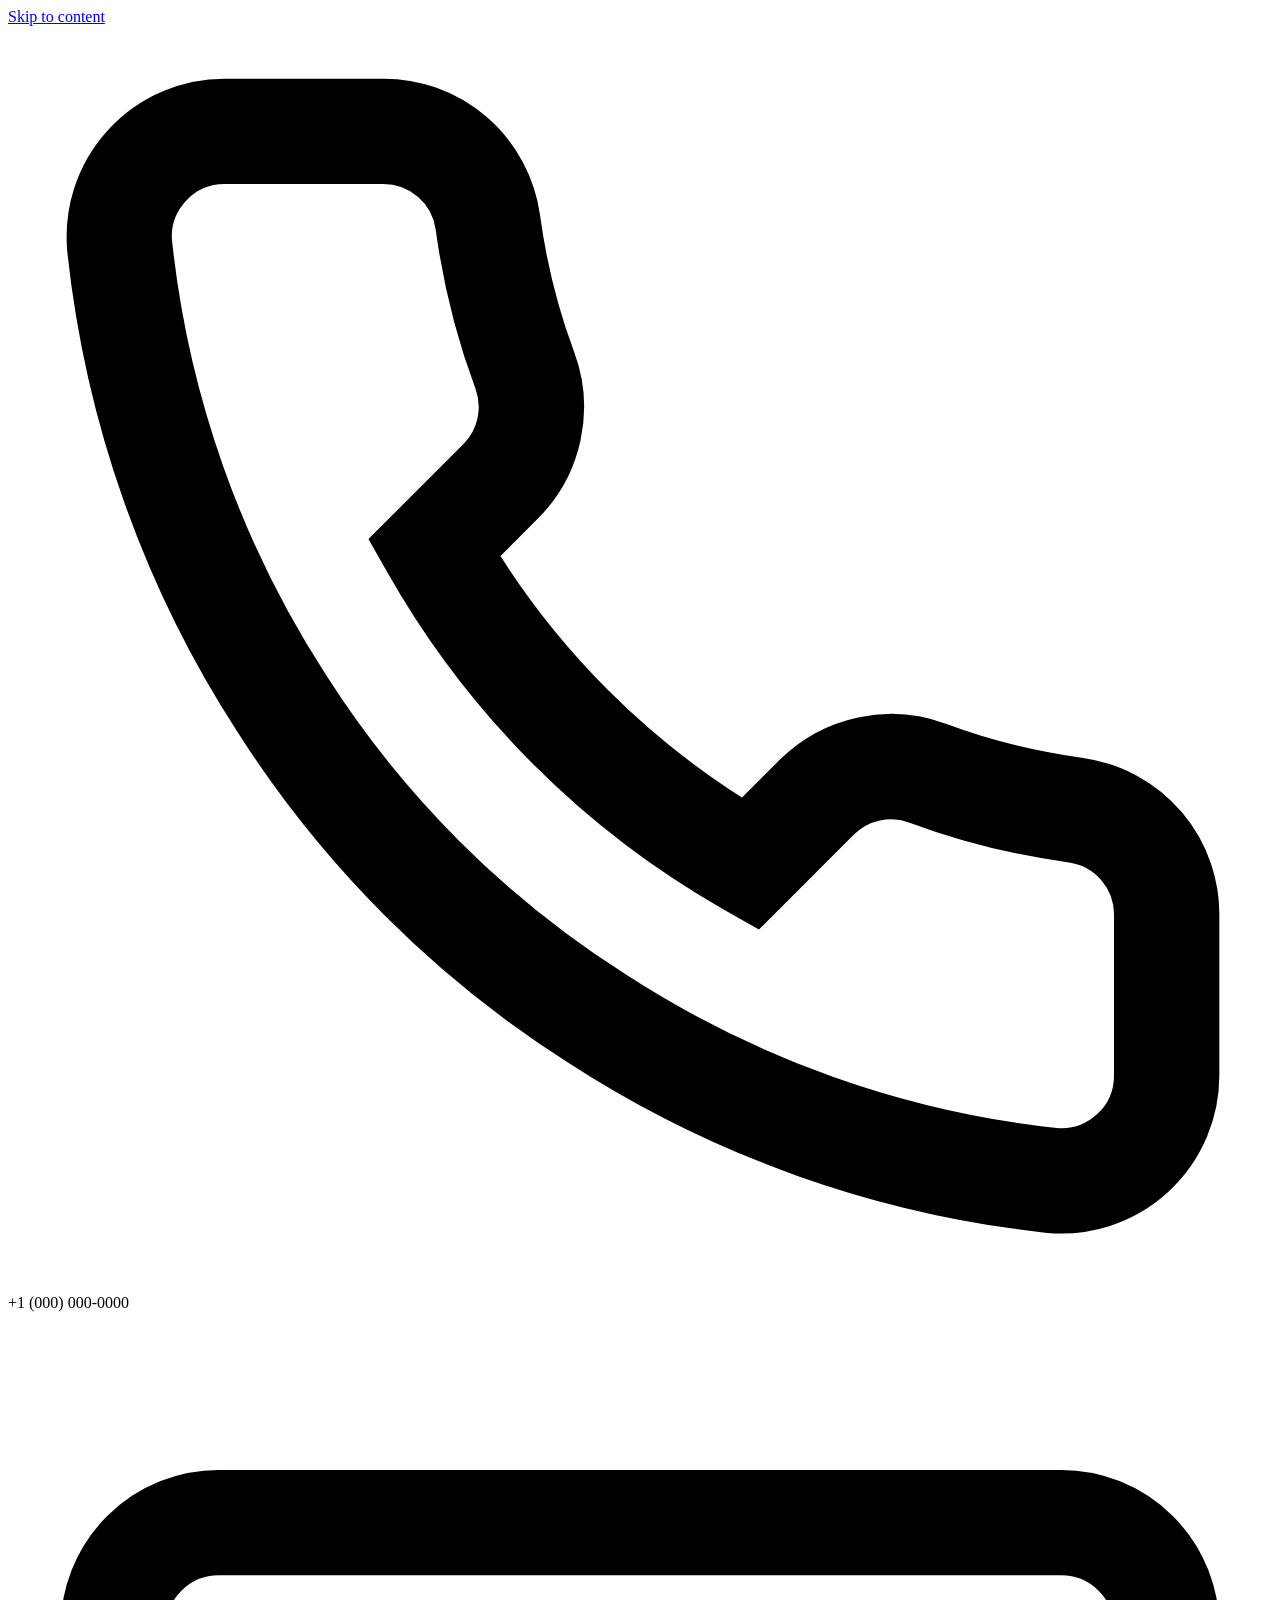
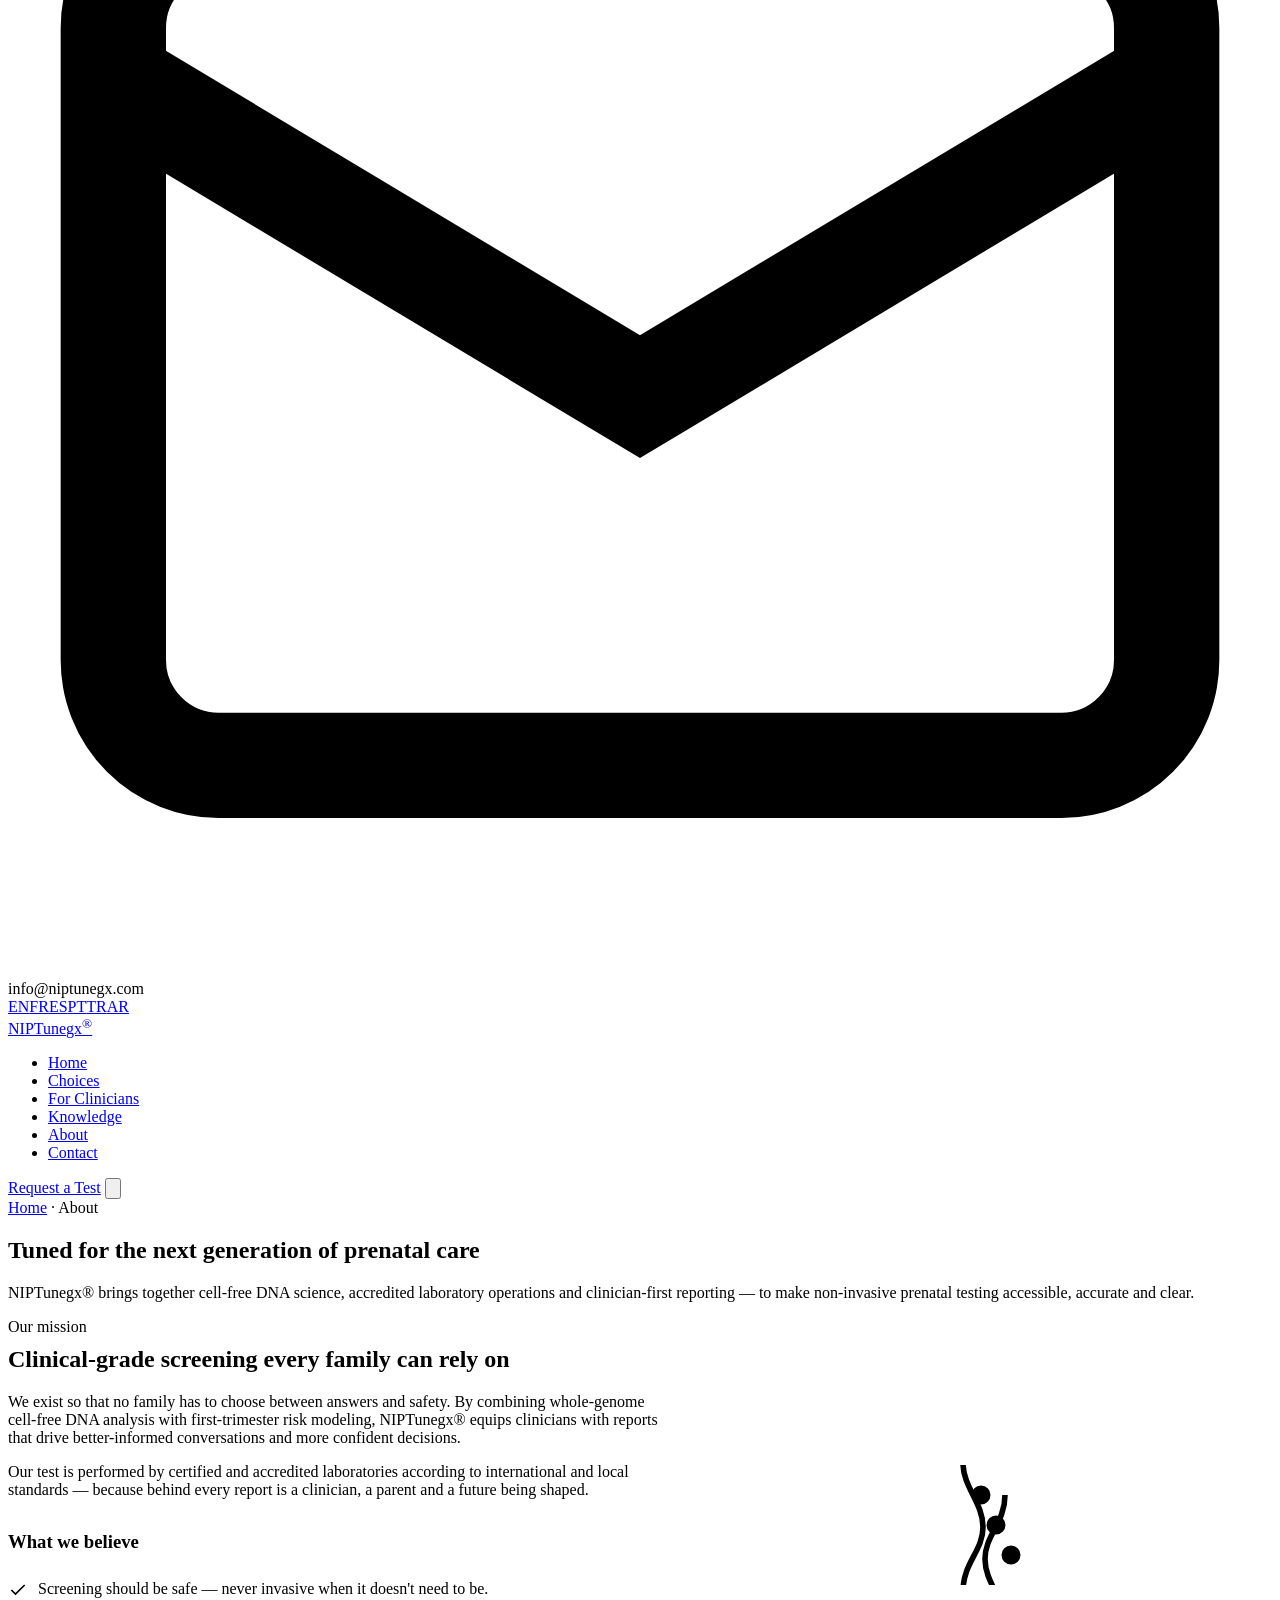
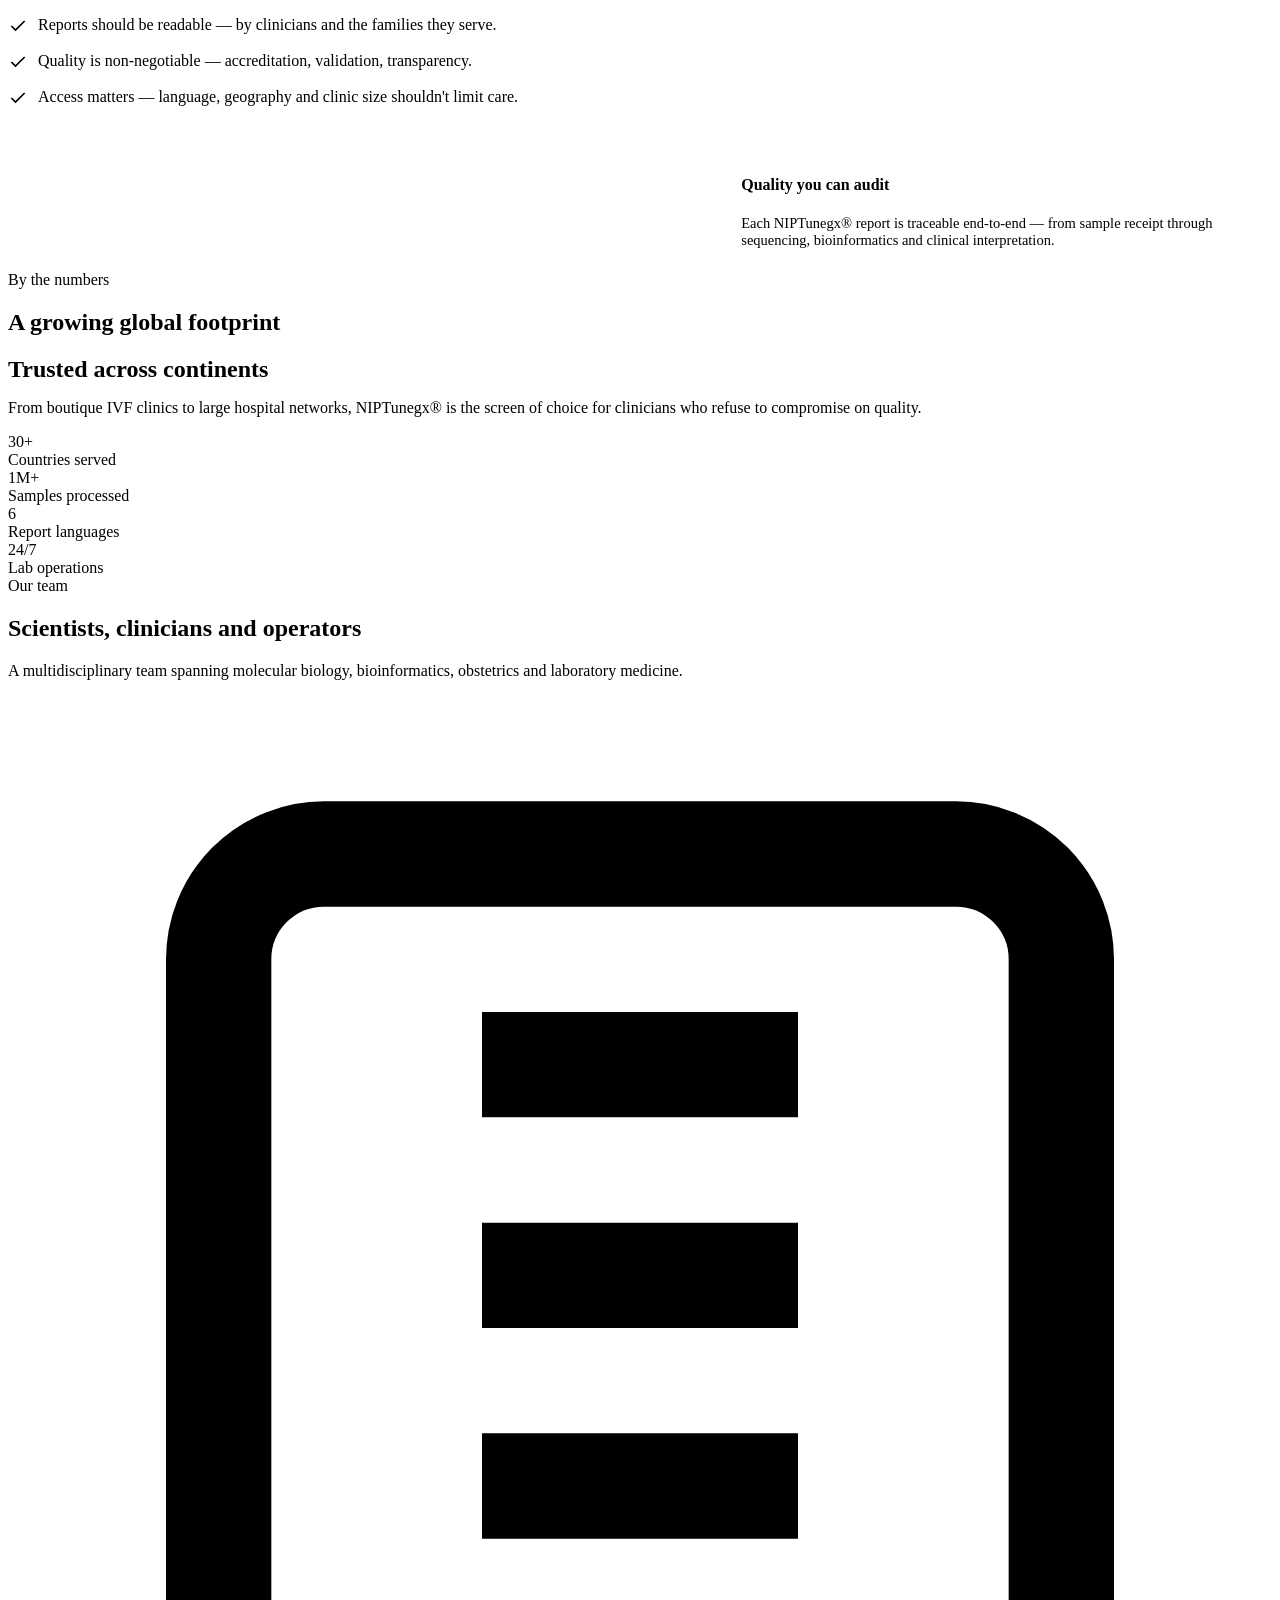
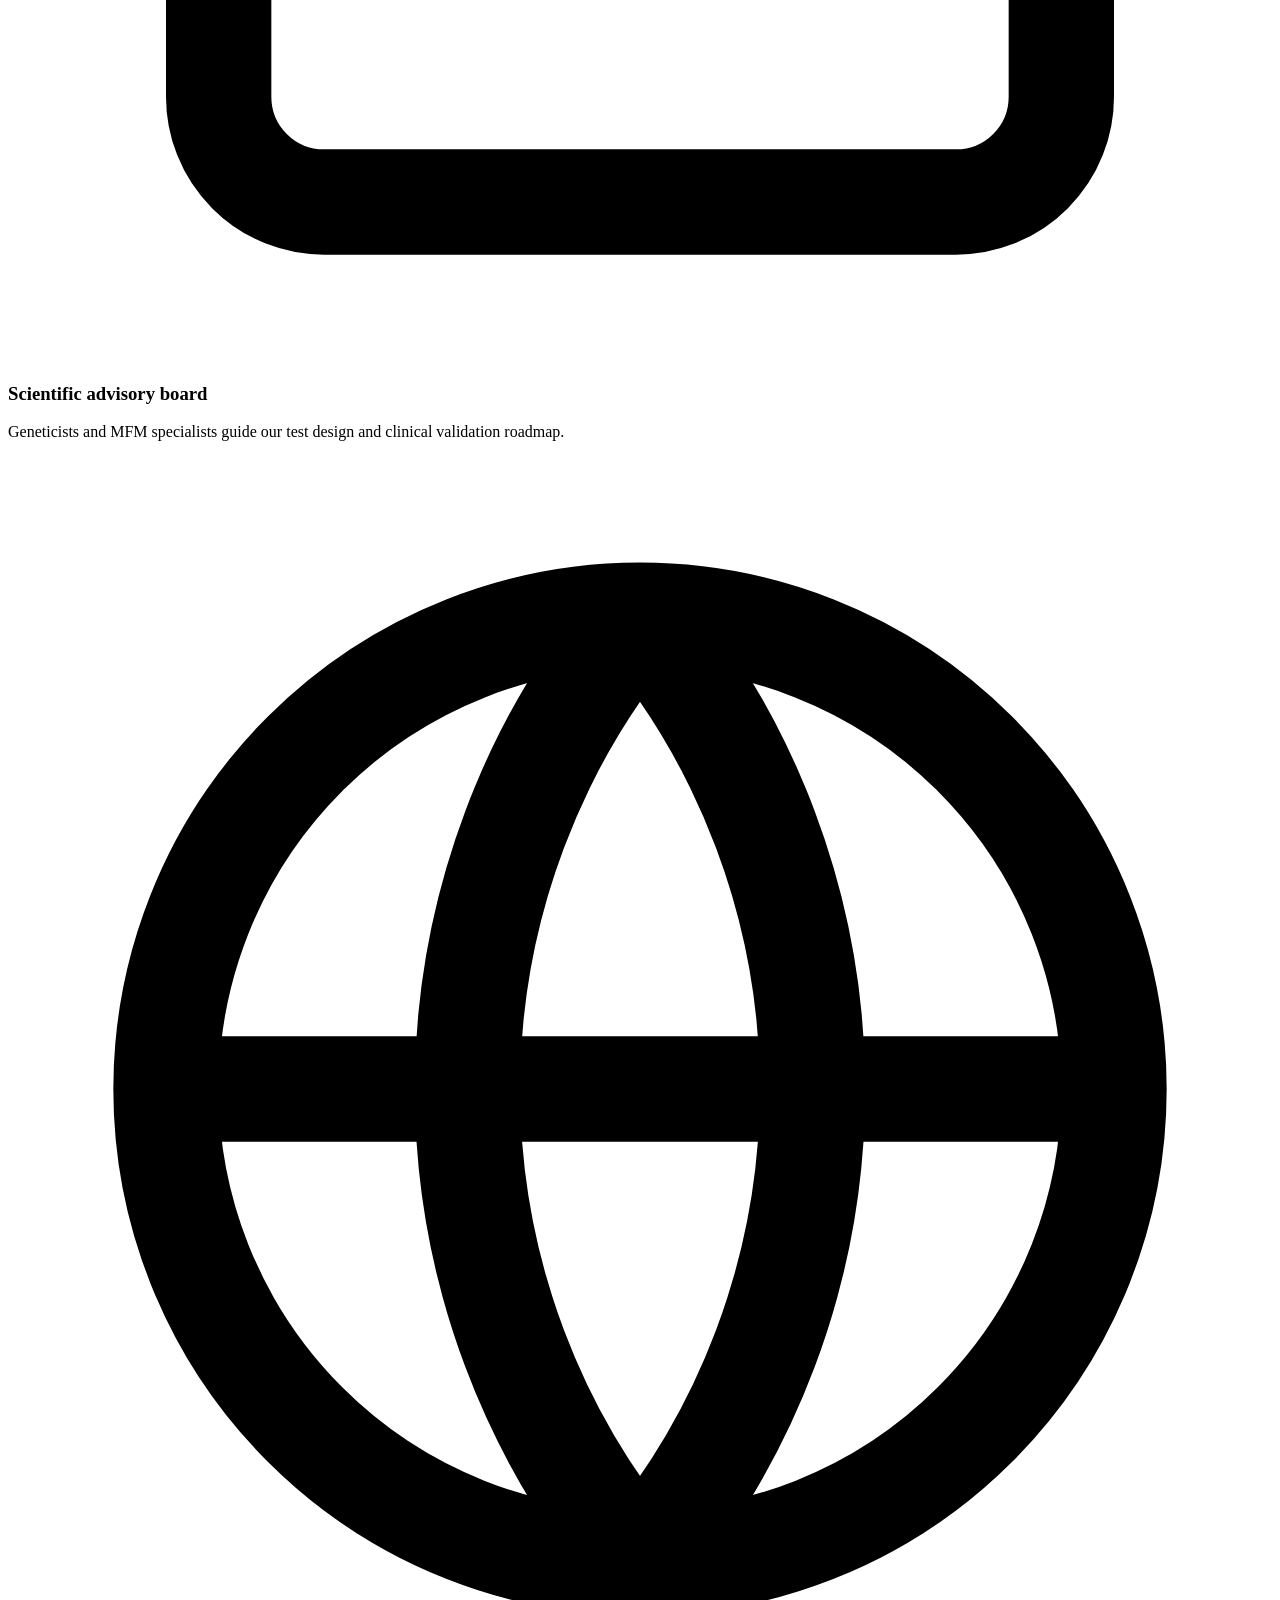
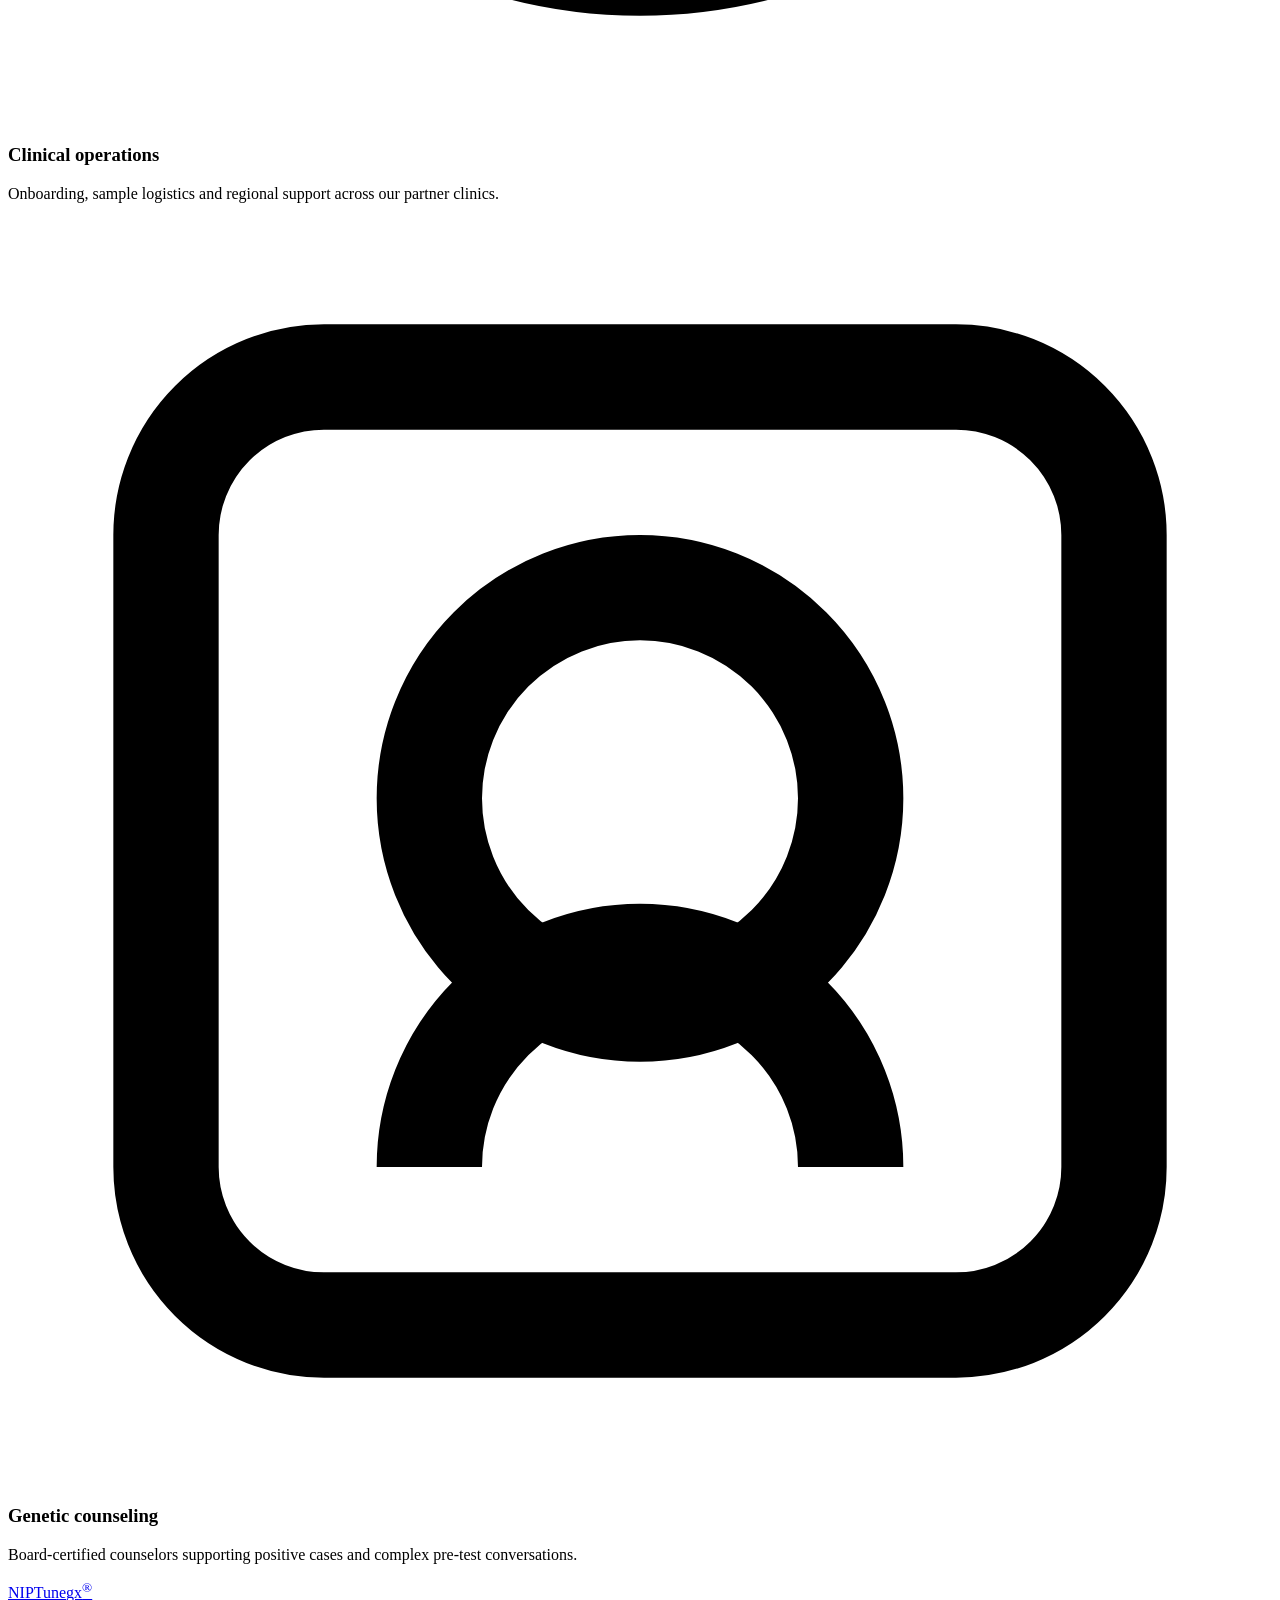
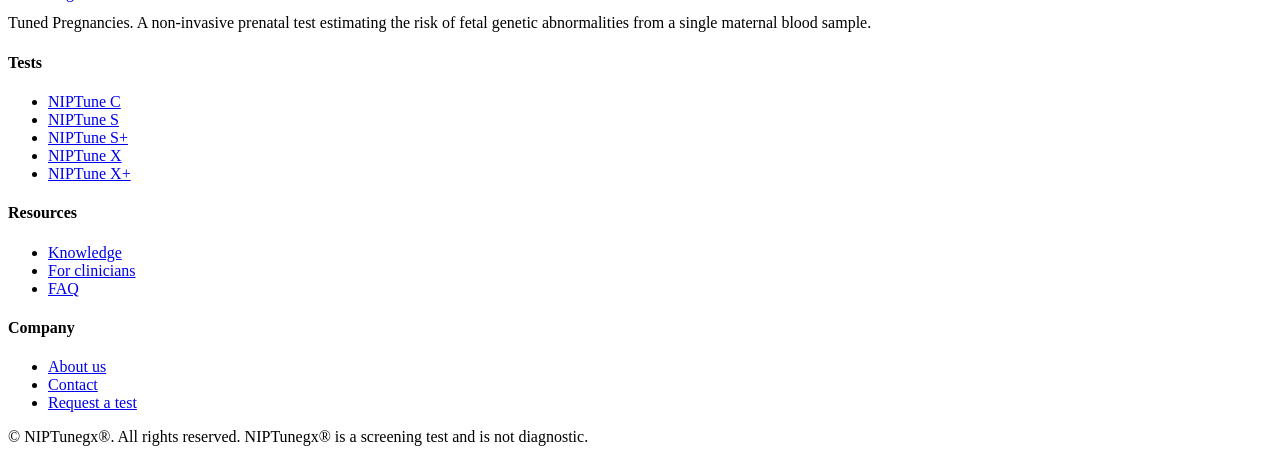
==== about.html @ 1a8040dc "Add files via upload" ====
<!doctype html>
<html lang="en">
<head>
<meta charset="utf-8" />
<meta name="viewport" content="width=device-width,initial-scale=1" />
<title>About · NIPTunegx®</title>
<meta name="description" content="About NIPTunegx® — our mission to deliver clinical-grade non-invasive prenatal screening to families and clinicians worldwide." />
<link rel="icon" href="assets/img/logo.svg" type="image/svg+xml" />
<link rel="preconnect" href="https://fonts.googleapis.com">
<link rel="preconnect" href="https://fonts.gstatic.com" crossorigin>
<link href="https://fonts.googleapis.com/css2?family=Inter:wght@400;500;600;700&family=Plus+Jakarta+Sans:wght@600;700;800&display=swap" rel="stylesheet">
<link rel="stylesheet" href="assets/css/style.css" />
</head>
<body>
<a class="skip" href="#main">Skip to content</a>

<div class="topbar">
  <div class="container">
    <div class="topbar-info">
      <span><svg viewBox="0 0 24 24" fill="none" stroke="currentColor" stroke-width="2"><path d="M22 16.92v3a2 2 0 0 1-2.18 2 19.79 19.79 0 0 1-8.63-3.07 19.5 19.5 0 0 1-6-6 19.79 19.79 0 0 1-3.07-8.67A2 2 0 0 1 4.11 2h3a2 2 0 0 1 2 1.72c.13.96.36 1.9.7 2.81a2 2 0 0 1-.45 2.11L8.09 9.91a16 16 0 0 0 6 6l1.27-1.27a2 2 0 0 1 2.11-.45c.91.34 1.85.57 2.81.7A2 2 0 0 1 22 16.92z"/></svg>+1 (000) 000-0000</span>
      <span><svg viewBox="0 0 24 24" fill="none" stroke="currentColor" stroke-width="2"><rect x="2" y="4" width="20" height="16" rx="2"/><path d="m22 7-10 6L2 7"/></svg>info@niptunegx.com</span>
    </div>
    <div class="lang-switch">
      <a href="#" class="active">EN</a><a href="#">FR</a><a href="#">ES</a><a href="#">PT</a><a href="#">TR</a><a href="#">AR</a>
    </div>
  </div>
</div>

<header class="site-header">
  <div class="container nav">
    <a class="brand" href="index.html"><img class="brand-mark" src="assets/img/logo.svg" alt="" /><span>NIPTune<span class="gx">gx</span><sup>®</sup></span></a>
    <nav aria-label="Primary">
      <ul class="nav-links" id="primaryNav">
        <li><a href="index.html">Home</a></li>
        <li><a href="choices.html">Choices</a></li>
        <li><a href="for-clinicians.html">For Clinicians</a></li>
        <li><a href="knowledge.html">Knowledge</a></li>
        <li><a href="about.html" class="active">About</a></li>
        <li><a href="contact.html">Contact</a></li>
      </ul>
    </nav>
    <div class="nav-cta">
      <a class="btn btn-primary" href="request-a-test.html">Request a Test</a>
      <button class="nav-toggle" aria-label="Open menu" aria-expanded="false" aria-controls="primaryNav">
        <svg viewBox="0 0 24 24" fill="none" stroke="currentColor" stroke-width="2"><path d="M3 6h18M3 12h18M3 18h18"/></svg>
      </button>
    </div>
  </div>
</header>

<main id="main">

  <section class="page-head">
    <div class="container">
      <div class="breadcrumb"><a href="index.html">Home</a> · About</div>
      <h1>Tuned for the next generation of prenatal care</h1>
      <p class="lead">NIPTunegx® brings together cell-free DNA science, accredited laboratory operations and clinician-first reporting — to make non-invasive prenatal testing accessible, accurate and clear.</p>
    </div>
  </section>

  <section class="section">
    <div class="container" style="display:grid;grid-template-columns:1.2fr 1fr;gap:48px;align-items:flex-start">
      <div class="reveal">
        <span class="eyebrow">Our mission</span>
        <h2 style="margin-top:10px">Clinical-grade screening every family can rely on</h2>
        <p>We exist so that no family has to choose between answers and safety. By combining whole-genome cell-free DNA analysis with first-trimester risk modeling, NIPTunegx® equips clinicians with reports that drive better-informed conversations and more confident decisions.</p>
        <p>Our test is performed by certified and accredited laboratories according to international and local standards — because behind every report is a clinician, a parent and a future being shaped.</p>

        <h3 style="margin-top:32px">What we believe</h3>
        <ul style="list-style:none;padding:0;margin:8px 0 0">
          <li style="display:flex;gap:10px;padding:8px 0"><svg width="20" height="20" viewBox="0 0 24 24" fill="none" stroke="currentColor" stroke-width="2" style="color:var(--brand-700);flex:none"><path d="M20 6 9 17l-5-5"/></svg> Screening should be safe — never invasive when it doesn't need to be.</li>
          <li style="display:flex;gap:10px;padding:8px 0"><svg width="20" height="20" viewBox="0 0 24 24" fill="none" stroke="currentColor" stroke-width="2" style="color:var(--brand-700);flex:none"><path d="M20 6 9 17l-5-5"/></svg> Reports should be readable — by clinicians and the families they serve.</li>
          <li style="display:flex;gap:10px;padding:8px 0"><svg width="20" height="20" viewBox="0 0 24 24" fill="none" stroke="currentColor" stroke-width="2" style="color:var(--brand-700);flex:none"><path d="M20 6 9 17l-5-5"/></svg> Quality is non-negotiable — accreditation, validation, transparency.</li>
          <li style="display:flex;gap:10px;padding:8px 0"><svg width="20" height="20" viewBox="0 0 24 24" fill="none" stroke="currentColor" stroke-width="2" style="color:var(--brand-700);flex:none"><path d="M20 6 9 17l-5-5"/></svg> Access matters — language, geography and clinic size shouldn't limit care.</li>
        </ul>
      </div>

      <div class="reveal">
        <div class="form-card" style="padding:0;overflow:hidden">
          <div style="aspect-ratio:4/3;background:linear-gradient(135deg,var(--brand-100),var(--teal-100));display:grid;place-items:center;color:var(--brand-700)">
            <svg width="120" height="120" viewBox="0 0 24 24" fill="none" stroke="currentColor" stroke-width="1.4">
              <path d="M18 44c0-7 5-10 5-16s-5-10-5-16" transform="translate(-9 -10) scale(.8)"/>
              <path d="M46 20c0 7-5 10-5 16s5 10 5 16" transform="translate(-23 -10) scale(.8)"/>
              <circle cx="9" cy="6" r="1.2" fill="currentColor"/>
              <circle cx="12" cy="12" r="1.2" fill="currentColor"/>
              <circle cx="15" cy="18" r="1.2" fill="currentColor"/>
            </svg>
          </div>
          <div style="padding:22px">
            <h4>Quality you can audit</h4>
            <p style="margin:0;color:var(--ink-500);font-size:14.5px">Each NIPTunegx® report is traceable end-to-end — from sample receipt through sequencing, bioinformatics and clinical interpretation.</p>
          </div>
        </div>
      </div>
    </div>
  </section>

  <section class="section how-bg">
    <div class="container">
      <div class="section-head reveal">
        <span class="eyebrow teal">By the numbers</span>
        <h2>A growing global footprint</h2>
      </div>
      <div class="cta-band reveal" style="background:linear-gradient(135deg,var(--brand-800),var(--brand-700))">
        <div>
          <h2 style="margin-bottom:8px">Trusted across continents</h2>
          <p>From boutique IVF clinics to large hospital networks, NIPTunegx® is the screen of choice for clinicians who refuse to compromise on quality.</p>
        </div>
        <div class="cta-stats">
          <div class="s"><div class="v">30+</div><div class="k">Countries served</div></div>
          <div class="s"><div class="v">1M+</div><div class="k">Samples processed</div></div>
          <div class="s"><div class="v">6</div><div class="k">Report languages</div></div>
          <div class="s"><div class="v">24/7</div><div class="k">Lab operations</div></div>
        </div>
      </div>
    </div>
  </section>

  <section class="section">
    <div class="container">
      <div class="section-head reveal">
        <span class="eyebrow rose">Our team</span>
        <h2>Scientists, clinicians and operators</h2>
        <p class="lead">A multidisciplinary team spanning molecular biology, bioinformatics, obstetrics and laboratory medicine.</p>
      </div>
      <div class="feature-grid">
        <div class="feature-card reveal">
          <div class="ico"><svg viewBox="0 0 24 24" fill="none" stroke="currentColor" stroke-width="2"><path d="M9 11h6M9 15h6M9 7h6"/><rect x="4" y="3" width="16" height="18" rx="2"/></svg></div>
          <h3>Scientific advisory board</h3>
          <p>Geneticists and MFM specialists guide our test design and clinical validation roadmap.</p>
        </div>
        <div class="feature-card reveal">
          <div class="ico"><svg viewBox="0 0 24 24" fill="none" stroke="currentColor" stroke-width="2"><path d="M3 12a9 9 0 1 0 18 0A9 9 0 0 0 3 12z"/><path d="M3 12h18M12 3a14 14 0 0 1 0 18M12 3a14 14 0 0 0 0 18"/></svg></div>
          <h3>Clinical operations</h3>
          <p>Onboarding, sample logistics and regional support across our partner clinics.</p>
        </div>
        <div class="feature-card reveal">
          <div class="ico"><svg viewBox="0 0 24 24" fill="none" stroke="currentColor" stroke-width="2"><path d="M16 18a4 4 0 0 0-8 0"/><circle cx="12" cy="11" r="4"/><rect x="3" y="3" width="18" height="18" rx="3"/></svg></div>
          <h3>Genetic counseling</h3>
          <p>Board-certified counselors supporting positive cases and complex pre-test conversations.</p>
        </div>
      </div>
    </div>
  </section>

</main>

<footer class="site-footer">
  <div class="container footer-grid">
    <div class="footer-brand">
      <a class="brand" href="index.html"><img class="brand-mark" src="assets/img/logo.svg" alt="" /><span>NIPTune<span class="gx">gx</span><sup>®</sup></span></a>
      <p style="margin-top:12px">Tuned Pregnancies. A non-invasive prenatal test estimating the risk of fetal genetic abnormalities from a single maternal blood sample.</p>
    </div>
    <div><h4>Tests</h4><ul>
      <li><a href="choices.html#niptune-c">NIPTune C</a></li><li><a href="choices.html#niptune-s">NIPTune S</a></li>
      <li><a href="choices.html#niptune-splus">NIPTune S+</a></li><li><a href="choices.html#niptune-x">NIPTune X</a></li>
      <li><a href="choices.html#niptune-xplus">NIPTune X+</a></li>
    </ul></div>
    <div><h4>Resources</h4><ul>
      <li><a href="knowledge.html">Knowledge</a></li><li><a href="for-clinicians.html">For clinicians</a></li><li><a href="#">FAQ</a></li>
    </ul></div>
    <div><h4>Company</h4><ul>
      <li><a href="about.html">About us</a></li><li><a href="contact.html">Contact</a></li><li><a href="request-a-test.html">Request a test</a></li>
    </ul></div>
  </div>
  <div class="container footer-bot">
    <span>© <span id="year"></span> NIPTunegx®. All rights reserved.</span>
    <span>NIPTunegx® is a screening test and is not diagnostic.</span>
  </div>
</footer>
<script src="assets/js/main.js"></script>
</body>
</html>
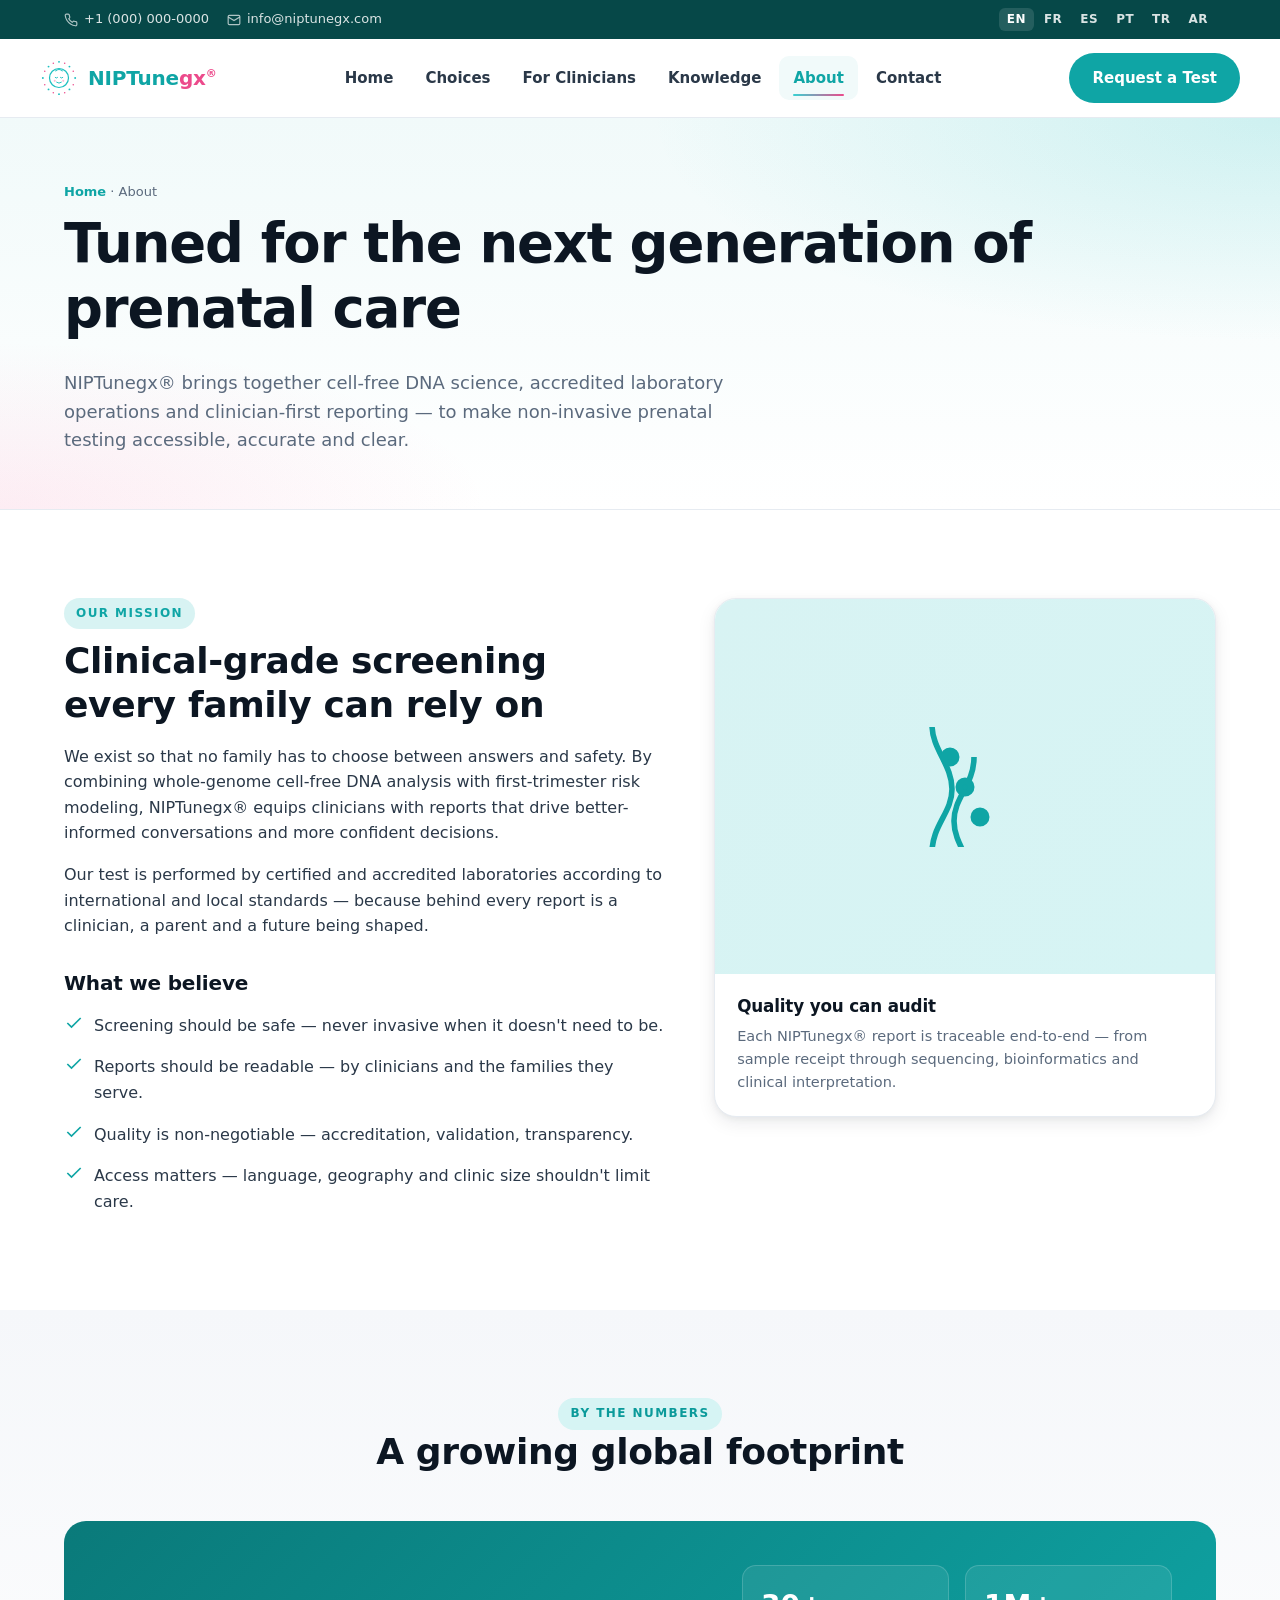
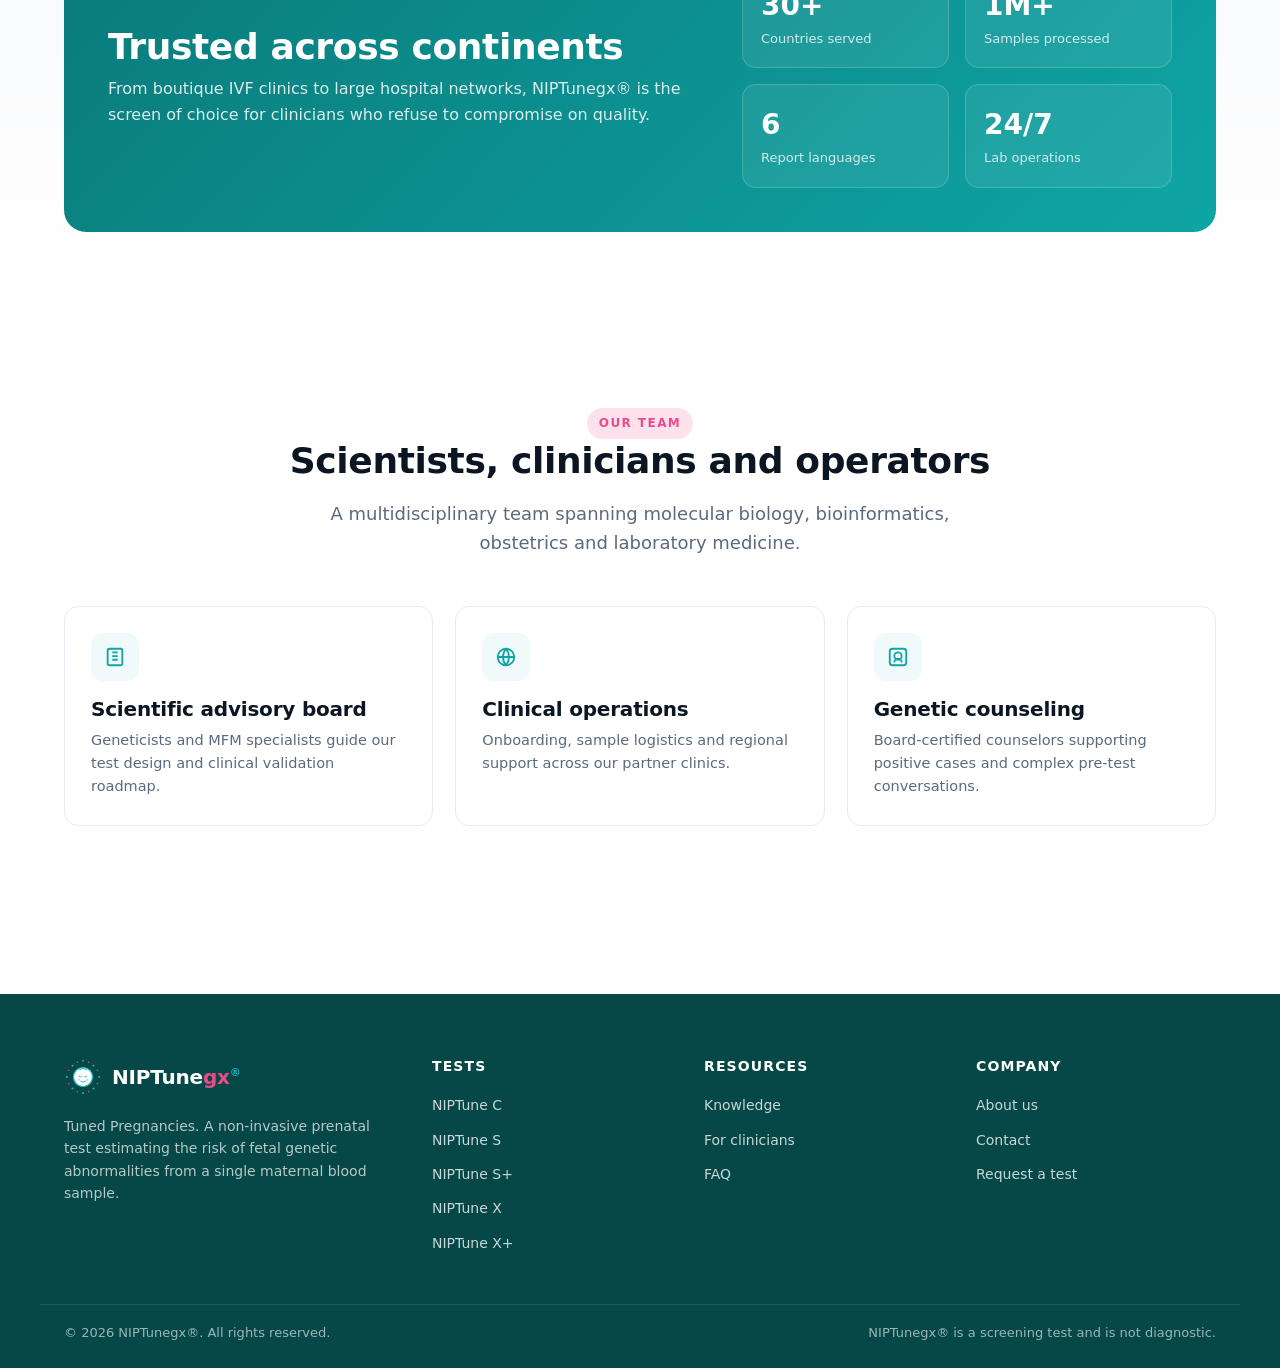
==== commit 7bf3add4: "files added" ====
--- a/about.html
+++ b/about.html
@@ -1,173 +1,173 @@
-<!doctype html>
-<html lang="en">
-<head>
-<meta charset="utf-8" />
-<meta name="viewport" content="width=device-width,initial-scale=1" />
-<title>About · NIPTunegx®</title>
-<meta name="description" content="About NIPTunegx® — our mission to deliver clinical-grade non-invasive prenatal screening to families and clinicians worldwide." />
-<link rel="icon" href="assets/img/logo.svg" type="image/svg+xml" />
-<link rel="preconnect" href="https://fonts.googleapis.com">
-<link rel="preconnect" href="https://fonts.gstatic.com" crossorigin>
-<link href="https://fonts.googleapis.com/css2?family=Inter:wght@400;500;600;700&family=Plus+Jakarta+Sans:wght@600;700;800&display=swap" rel="stylesheet">
-<link rel="stylesheet" href="assets/css/style.css" />
-</head>
-<body>
-<a class="skip" href="#main">Skip to content</a>
-
-<div class="topbar">
-  <div class="container">
-    <div class="topbar-info">
-      <span><svg viewBox="0 0 24 24" fill="none" stroke="currentColor" stroke-width="2"><path d="M22 16.92v3a2 2 0 0 1-2.18 2 19.79 19.79 0 0 1-8.63-3.07 19.5 19.5 0 0 1-6-6 19.79 19.79 0 0 1-3.07-8.67A2 2 0 0 1 4.11 2h3a2 2 0 0 1 2 1.72c.13.96.36 1.9.7 2.81a2 2 0 0 1-.45 2.11L8.09 9.91a16 16 0 0 0 6 6l1.27-1.27a2 2 0 0 1 2.11-.45c.91.34 1.85.57 2.81.7A2 2 0 0 1 22 16.92z"/></svg>+1 (000) 000-0000</span>
-      <span><svg viewBox="0 0 24 24" fill="none" stroke="currentColor" stroke-width="2"><rect x="2" y="4" width="20" height="16" rx="2"/><path d="m22 7-10 6L2 7"/></svg>info@niptunegx.com</span>
-    </div>
-    <div class="lang-switch">
-      <a href="#" class="active">EN</a><a href="#">FR</a><a href="#">ES</a><a href="#">PT</a><a href="#">TR</a><a href="#">AR</a>
-    </div>
-  </div>
-</div>
-
-<header class="site-header">
-  <div class="container nav">
-    <a class="brand" href="index.html"><img class="brand-mark" src="assets/img/logo.svg" alt="" /><span>NIPTune<span class="gx">gx</span><sup>®</sup></span></a>
-    <nav aria-label="Primary">
-      <ul class="nav-links" id="primaryNav">
-        <li><a href="index.html">Home</a></li>
-        <li><a href="choices.html">Choices</a></li>
-        <li><a href="for-clinicians.html">For Clinicians</a></li>
-        <li><a href="knowledge.html">Knowledge</a></li>
-        <li><a href="about.html" class="active">About</a></li>
-        <li><a href="contact.html">Contact</a></li>
-      </ul>
-    </nav>
-    <div class="nav-cta">
-      <a class="btn btn-primary" href="request-a-test.html">Request a Test</a>
-      <button class="nav-toggle" aria-label="Open menu" aria-expanded="false" aria-controls="primaryNav">
-        <svg viewBox="0 0 24 24" fill="none" stroke="currentColor" stroke-width="2"><path d="M3 6h18M3 12h18M3 18h18"/></svg>
-      </button>
-    </div>
-  </div>
-</header>
-
-<main id="main">
-
-  <section class="page-head">
-    <div class="container">
-      <div class="breadcrumb"><a href="index.html">Home</a> · About</div>
-      <h1>Tuned for the next generation of prenatal care</h1>
-      <p class="lead">NIPTunegx® brings together cell-free DNA science, accredited laboratory operations and clinician-first reporting — to make non-invasive prenatal testing accessible, accurate and clear.</p>
-    </div>
-  </section>
-
-  <section class="section">
-    <div class="container" style="display:grid;grid-template-columns:1.2fr 1fr;gap:48px;align-items:flex-start">
-      <div class="reveal">
-        <span class="eyebrow">Our mission</span>
-        <h2 style="margin-top:10px">Clinical-grade screening every family can rely on</h2>
-        <p>We exist so that no family has to choose between answers and safety. By combining whole-genome cell-free DNA analysis with first-trimester risk modeling, NIPTunegx® equips clinicians with reports that drive better-informed conversations and more confident decisions.</p>
-        <p>Our test is performed by certified and accredited laboratories according to international and local standards — because behind every report is a clinician, a parent and a future being shaped.</p>
-
-        <h3 style="margin-top:32px">What we believe</h3>
-        <ul style="list-style:none;padding:0;margin:8px 0 0">
-          <li style="display:flex;gap:10px;padding:8px 0"><svg width="20" height="20" viewBox="0 0 24 24" fill="none" stroke="currentColor" stroke-width="2" style="color:var(--brand-700);flex:none"><path d="M20 6 9 17l-5-5"/></svg> Screening should be safe — never invasive when it doesn't need to be.</li>
-          <li style="display:flex;gap:10px;padding:8px 0"><svg width="20" height="20" viewBox="0 0 24 24" fill="none" stroke="currentColor" stroke-width="2" style="color:var(--brand-700);flex:none"><path d="M20 6 9 17l-5-5"/></svg> Reports should be readable — by clinicians and the families they serve.</li>
-          <li style="display:flex;gap:10px;padding:8px 0"><svg width="20" height="20" viewBox="0 0 24 24" fill="none" stroke="currentColor" stroke-width="2" style="color:var(--brand-700);flex:none"><path d="M20 6 9 17l-5-5"/></svg> Quality is non-negotiable — accreditation, validation, transparency.</li>
-          <li style="display:flex;gap:10px;padding:8px 0"><svg width="20" height="20" viewBox="0 0 24 24" fill="none" stroke="currentColor" stroke-width="2" style="color:var(--brand-700);flex:none"><path d="M20 6 9 17l-5-5"/></svg> Access matters — language, geography and clinic size shouldn't limit care.</li>
-        </ul>
-      </div>
-
-      <div class="reveal">
-        <div class="form-card" style="padding:0;overflow:hidden">
-          <div style="aspect-ratio:4/3;background:linear-gradient(135deg,var(--brand-100),var(--teal-100));display:grid;place-items:center;color:var(--brand-700)">
-            <svg width="120" height="120" viewBox="0 0 24 24" fill="none" stroke="currentColor" stroke-width="1.4">
-              <path d="M18 44c0-7 5-10 5-16s-5-10-5-16" transform="translate(-9 -10) scale(.8)"/>
-              <path d="M46 20c0 7-5 10-5 16s5 10 5 16" transform="translate(-23 -10) scale(.8)"/>
-              <circle cx="9" cy="6" r="1.2" fill="currentColor"/>
-              <circle cx="12" cy="12" r="1.2" fill="currentColor"/>
-              <circle cx="15" cy="18" r="1.2" fill="currentColor"/>
-            </svg>
-          </div>
-          <div style="padding:22px">
-            <h4>Quality you can audit</h4>
-            <p style="margin:0;color:var(--ink-500);font-size:14.5px">Each NIPTunegx® report is traceable end-to-end — from sample receipt through sequencing, bioinformatics and clinical interpretation.</p>
-          </div>
-        </div>
-      </div>
-    </div>
-  </section>
-
-  <section class="section how-bg">
-    <div class="container">
-      <div class="section-head reveal">
-        <span class="eyebrow teal">By the numbers</span>
-        <h2>A growing global footprint</h2>
-      </div>
-      <div class="cta-band reveal" style="background:linear-gradient(135deg,var(--brand-800),var(--brand-700))">
-        <div>
-          <h2 style="margin-bottom:8px">Trusted across continents</h2>
-          <p>From boutique IVF clinics to large hospital networks, NIPTunegx® is the screen of choice for clinicians who refuse to compromise on quality.</p>
-        </div>
-        <div class="cta-stats">
-          <div class="s"><div class="v">30+</div><div class="k">Countries served</div></div>
-          <div class="s"><div class="v">1M+</div><div class="k">Samples processed</div></div>
-          <div class="s"><div class="v">6</div><div class="k">Report languages</div></div>
-          <div class="s"><div class="v">24/7</div><div class="k">Lab operations</div></div>
-        </div>
-      </div>
-    </div>
-  </section>
-
-  <section class="section">
-    <div class="container">
-      <div class="section-head reveal">
-        <span class="eyebrow rose">Our team</span>
-        <h2>Scientists, clinicians and operators</h2>
-        <p class="lead">A multidisciplinary team spanning molecular biology, bioinformatics, obstetrics and laboratory medicine.</p>
-      </div>
-      <div class="feature-grid">
-        <div class="feature-card reveal">
-          <div class="ico"><svg viewBox="0 0 24 24" fill="none" stroke="currentColor" stroke-width="2"><path d="M9 11h6M9 15h6M9 7h6"/><rect x="4" y="3" width="16" height="18" rx="2"/></svg></div>
-          <h3>Scientific advisory board</h3>
-          <p>Geneticists and MFM specialists guide our test design and clinical validation roadmap.</p>
-        </div>
-        <div class="feature-card reveal">
-          <div class="ico"><svg viewBox="0 0 24 24" fill="none" stroke="currentColor" stroke-width="2"><path d="M3 12a9 9 0 1 0 18 0A9 9 0 0 0 3 12z"/><path d="M3 12h18M12 3a14 14 0 0 1 0 18M12 3a14 14 0 0 0 0 18"/></svg></div>
-          <h3>Clinical operations</h3>
-          <p>Onboarding, sample logistics and regional support across our partner clinics.</p>
-        </div>
-        <div class="feature-card reveal">
-          <div class="ico"><svg viewBox="0 0 24 24" fill="none" stroke="currentColor" stroke-width="2"><path d="M16 18a4 4 0 0 0-8 0"/><circle cx="12" cy="11" r="4"/><rect x="3" y="3" width="18" height="18" rx="3"/></svg></div>
-          <h3>Genetic counseling</h3>
-          <p>Board-certified counselors supporting positive cases and complex pre-test conversations.</p>
-        </div>
-      </div>
-    </div>
-  </section>
-
-</main>
-
-<footer class="site-footer">
-  <div class="container footer-grid">
-    <div class="footer-brand">
-      <a class="brand" href="index.html"><img class="brand-mark" src="assets/img/logo.svg" alt="" /><span>NIPTune<span class="gx">gx</span><sup>®</sup></span></a>
-      <p style="margin-top:12px">Tuned Pregnancies. A non-invasive prenatal test estimating the risk of fetal genetic abnormalities from a single maternal blood sample.</p>
-    </div>
-    <div><h4>Tests</h4><ul>
-      <li><a href="choices.html#niptune-c">NIPTune C</a></li><li><a href="choices.html#niptune-s">NIPTune S</a></li>
-      <li><a href="choices.html#niptune-splus">NIPTune S+</a></li><li><a href="choices.html#niptune-x">NIPTune X</a></li>
-      <li><a href="choices.html#niptune-xplus">NIPTune X+</a></li>
-    </ul></div>
-    <div><h4>Resources</h4><ul>
-      <li><a href="knowledge.html">Knowledge</a></li><li><a href="for-clinicians.html">For clinicians</a></li><li><a href="#">FAQ</a></li>
-    </ul></div>
-    <div><h4>Company</h4><ul>
-      <li><a href="about.html">About us</a></li><li><a href="contact.html">Contact</a></li><li><a href="request-a-test.html">Request a test</a></li>
-    </ul></div>
-  </div>
-  <div class="container footer-bot">
-    <span>© <span id="year"></span> NIPTunegx®. All rights reserved.</span>
-    <span>NIPTunegx® is a screening test and is not diagnostic.</span>
-  </div>
-</footer>
-<script src="assets/js/main.js"></script>
-</body>
-</html>
+<!doctype html>
+<html lang="en">
+<head>
+<meta charset="utf-8" />
+<meta name="viewport" content="width=device-width,initial-scale=1" />
+<title>About · NIPTunegx®</title>
+<meta name="description" content="About NIPTunegx® — our mission to deliver clinical-grade non-invasive prenatal screening to families and clinicians worldwide." />
+<link rel="icon" href="assets/img/logo.svg" type="image/svg+xml" />
+<link rel="preconnect" href="https://fonts.googleapis.com">
+<link rel="preconnect" href="https://fonts.gstatic.com" crossorigin>
+<link href="https://fonts.googleapis.com/css2?family=Inter:wght@400;500;600;700&family=Plus+Jakarta+Sans:wght@600;700;800&display=swap" rel="stylesheet">
+<link rel="stylesheet" href="assets/css/style.css" />
+</head>
+<body>
+<a class="skip" href="#main">Skip to content</a>
+
+<div class="topbar">
+  <div class="container">
+    <div class="topbar-info">
+      <span><svg viewBox="0 0 24 24" fill="none" stroke="currentColor" stroke-width="2"><path d="M22 16.92v3a2 2 0 0 1-2.18 2 19.79 19.79 0 0 1-8.63-3.07 19.5 19.5 0 0 1-6-6 19.79 19.79 0 0 1-3.07-8.67A2 2 0 0 1 4.11 2h3a2 2 0 0 1 2 1.72c.13.96.36 1.9.7 2.81a2 2 0 0 1-.45 2.11L8.09 9.91a16 16 0 0 0 6 6l1.27-1.27a2 2 0 0 1 2.11-.45c.91.34 1.85.57 2.81.7A2 2 0 0 1 22 16.92z"/></svg>+1 (000) 000-0000</span>
+      <span><svg viewBox="0 0 24 24" fill="none" stroke="currentColor" stroke-width="2"><rect x="2" y="4" width="20" height="16" rx="2"/><path d="m22 7-10 6L2 7"/></svg>info@niptunegx.com</span>
+    </div>
+    <div class="lang-switch">
+      <a href="#" class="active">EN</a><a href="#">FR</a><a href="#">ES</a><a href="#">PT</a><a href="#">TR</a><a href="#">AR</a>
+    </div>
+  </div>
+</div>
+
+<header class="site-header">
+  <div class="container nav">
+    <a class="brand" href="index.html"><img class="brand-mark" src="assets/img/logo.svg" alt="" /><span>NIPTune<span class="gx">gx</span><sup>®</sup></span></a>
+    <nav aria-label="Primary">
+      <ul class="nav-links" id="primaryNav">
+        <li><a href="index.html">Home</a></li>
+        <li><a href="choices.html">Choices</a></li>
+        <li><a href="for-clinicians.html">For Clinicians</a></li>
+        <li><a href="knowledge.html">Knowledge</a></li>
+        <li><a href="about.html" class="active">About</a></li>
+        <li><a href="contact.html">Contact</a></li>
+      </ul>
+    </nav>
+    <div class="nav-cta">
+      <a class="btn btn-primary" href="request-a-test.html">Request a Test</a>
+      <button class="nav-toggle" aria-label="Open menu" aria-expanded="false" aria-controls="primaryNav">
+        <svg viewBox="0 0 24 24" fill="none" stroke="currentColor" stroke-width="2"><path d="M3 6h18M3 12h18M3 18h18"/></svg>
+      </button>
+    </div>
+  </div>
+</header>
+
+<main id="main">
+
+  <section class="page-head">
+    <div class="container">
+      <div class="breadcrumb"><a href="index.html">Home</a> · About</div>
+      <h1>Tuned for the next generation of prenatal care</h1>
+      <p class="lead">NIPTunegx® brings together cell-free DNA science, accredited laboratory operations and clinician-first reporting — to make non-invasive prenatal testing accessible, accurate and clear.</p>
+    </div>
+  </section>
+
+  <section class="section">
+    <div class="container" style="display:grid;grid-template-columns:1.2fr 1fr;gap:48px;align-items:flex-start">
+      <div class="reveal">
+        <span class="eyebrow">Our mission</span>
+        <h2 style="margin-top:10px">Clinical-grade screening every family can rely on</h2>
+        <p>We exist so that no family has to choose between answers and safety. By combining whole-genome cell-free DNA analysis with first-trimester risk modeling, NIPTunegx® equips clinicians with reports that drive better-informed conversations and more confident decisions.</p>
+        <p>Our test is performed by certified and accredited laboratories according to international and local standards — because behind every report is a clinician, a parent and a future being shaped.</p>
+
+        <h3 style="margin-top:32px">What we believe</h3>
+        <ul style="list-style:none;padding:0;margin:8px 0 0">
+          <li style="display:flex;gap:10px;padding:8px 0"><svg width="20" height="20" viewBox="0 0 24 24" fill="none" stroke="currentColor" stroke-width="2" style="color:var(--brand-700);flex:none"><path d="M20 6 9 17l-5-5"/></svg> Screening should be safe — never invasive when it doesn't need to be.</li>
+          <li style="display:flex;gap:10px;padding:8px 0"><svg width="20" height="20" viewBox="0 0 24 24" fill="none" stroke="currentColor" stroke-width="2" style="color:var(--brand-700);flex:none"><path d="M20 6 9 17l-5-5"/></svg> Reports should be readable — by clinicians and the families they serve.</li>
+          <li style="display:flex;gap:10px;padding:8px 0"><svg width="20" height="20" viewBox="0 0 24 24" fill="none" stroke="currentColor" stroke-width="2" style="color:var(--brand-700);flex:none"><path d="M20 6 9 17l-5-5"/></svg> Quality is non-negotiable — accreditation, validation, transparency.</li>
+          <li style="display:flex;gap:10px;padding:8px 0"><svg width="20" height="20" viewBox="0 0 24 24" fill="none" stroke="currentColor" stroke-width="2" style="color:var(--brand-700);flex:none"><path d="M20 6 9 17l-5-5"/></svg> Access matters — language, geography and clinic size shouldn't limit care.</li>
+        </ul>
+      </div>
+
+      <div class="reveal">
+        <div class="form-card" style="padding:0;overflow:hidden">
+          <div style="aspect-ratio:4/3;background:linear-gradient(135deg,var(--brand-100),var(--teal-100));display:grid;place-items:center;color:var(--brand-700)">
+            <svg width="120" height="120" viewBox="0 0 24 24" fill="none" stroke="currentColor" stroke-width="1.4">
+              <path d="M18 44c0-7 5-10 5-16s-5-10-5-16" transform="translate(-9 -10) scale(.8)"/>
+              <path d="M46 20c0 7-5 10-5 16s5 10 5 16" transform="translate(-23 -10) scale(.8)"/>
+              <circle cx="9" cy="6" r="1.2" fill="currentColor"/>
+              <circle cx="12" cy="12" r="1.2" fill="currentColor"/>
+              <circle cx="15" cy="18" r="1.2" fill="currentColor"/>
+            </svg>
+          </div>
+          <div style="padding:22px">
+            <h4>Quality you can audit</h4>
+            <p style="margin:0;color:var(--ink-500);font-size:14.5px">Each NIPTunegx® report is traceable end-to-end — from sample receipt through sequencing, bioinformatics and clinical interpretation.</p>
+          </div>
+        </div>
+      </div>
+    </div>
+  </section>
+
+  <section class="section how-bg">
+    <div class="container">
+      <div class="section-head reveal">
+        <span class="eyebrow teal">By the numbers</span>
+        <h2>A growing global footprint</h2>
+      </div>
+      <div class="cta-band reveal" style="background:linear-gradient(135deg,var(--brand-800),var(--brand-700))">
+        <div>
+          <h2 style="margin-bottom:8px">Trusted across continents</h2>
+          <p>From boutique IVF clinics to large hospital networks, NIPTunegx® is the screen of choice for clinicians who refuse to compromise on quality.</p>
+        </div>
+        <div class="cta-stats">
+          <div class="s"><div class="v">30+</div><div class="k">Countries served</div></div>
+          <div class="s"><div class="v">1M+</div><div class="k">Samples processed</div></div>
+          <div class="s"><div class="v">6</div><div class="k">Report languages</div></div>
+          <div class="s"><div class="v">24/7</div><div class="k">Lab operations</div></div>
+        </div>
+      </div>
+    </div>
+  </section>
+
+  <section class="section">
+    <div class="container">
+      <div class="section-head reveal">
+        <span class="eyebrow rose">Our team</span>
+        <h2>Scientists, clinicians and operators</h2>
+        <p class="lead">A multidisciplinary team spanning molecular biology, bioinformatics, obstetrics and laboratory medicine.</p>
+      </div>
+      <div class="feature-grid">
+        <div class="feature-card reveal">
+          <div class="ico"><svg viewBox="0 0 24 24" fill="none" stroke="currentColor" stroke-width="2"><path d="M9 11h6M9 15h6M9 7h6"/><rect x="4" y="3" width="16" height="18" rx="2"/></svg></div>
+          <h3>Scientific advisory board</h3>
+          <p>Geneticists and MFM specialists guide our test design and clinical validation roadmap.</p>
+        </div>
+        <div class="feature-card reveal">
+          <div class="ico"><svg viewBox="0 0 24 24" fill="none" stroke="currentColor" stroke-width="2"><path d="M3 12a9 9 0 1 0 18 0A9 9 0 0 0 3 12z"/><path d="M3 12h18M12 3a14 14 0 0 1 0 18M12 3a14 14 0 0 0 0 18"/></svg></div>
+          <h3>Clinical operations</h3>
+          <p>Onboarding, sample logistics and regional support across our partner clinics.</p>
+        </div>
+        <div class="feature-card reveal">
+          <div class="ico"><svg viewBox="0 0 24 24" fill="none" stroke="currentColor" stroke-width="2"><path d="M16 18a4 4 0 0 0-8 0"/><circle cx="12" cy="11" r="4"/><rect x="3" y="3" width="18" height="18" rx="3"/></svg></div>
+          <h3>Genetic counseling</h3>
+          <p>Board-certified counselors supporting positive cases and complex pre-test conversations.</p>
+        </div>
+      </div>
+    </div>
+  </section>
+
+</main>
+
+<footer class="site-footer">
+  <div class="container footer-grid">
+    <div class="footer-brand">
+      <a class="brand" href="index.html"><img class="brand-mark" src="assets/img/logo.svg" alt="" /><span>NIPTune<span class="gx">gx</span><sup>®</sup></span></a>
+      <p style="margin-top:12px">Tuned Pregnancies. A non-invasive prenatal test estimating the risk of fetal genetic abnormalities from a single maternal blood sample.</p>
+    </div>
+    <div><h4>Tests</h4><ul>
+      <li><a href="choices.html#niptune-c">NIPTune C</a></li><li><a href="choices.html#niptune-s">NIPTune S</a></li>
+      <li><a href="choices.html#niptune-splus">NIPTune S+</a></li><li><a href="choices.html#niptune-x">NIPTune X</a></li>
+      <li><a href="choices.html#niptune-xplus">NIPTune X+</a></li>
+    </ul></div>
+    <div><h4>Resources</h4><ul>
+      <li><a href="knowledge.html">Knowledge</a></li><li><a href="for-clinicians.html">For clinicians</a></li><li><a href="#">FAQ</a></li>
+    </ul></div>
+    <div><h4>Company</h4><ul>
+      <li><a href="about.html">About us</a></li><li><a href="contact.html">Contact</a></li><li><a href="request-a-test.html">Request a test</a></li>
+    </ul></div>
+  </div>
+  <div class="container footer-bot">
+    <span>© <span id="year"></span> NIPTunegx®. All rights reserved.</span>
+    <span>NIPTunegx® is a screening test and is not diagnostic.</span>
+  </div>
+</footer>
+<script src="assets/js/main.js"></script>
+</body>
+</html>
--- a/assets/css/style.css
+++ b/assets/css/style.css
@@ -0,0 +1,694 @@
+/* =========================================================
+   NIPTunegx® — Clinical UI Design System
+   Built for clinicians: OB/GYN, MFM, genetic counselors.
+   ========================================================= */
+
+:root {
+  /* Brand — teal primary (from logo lettermark) */
+  --brand-900: #064848;   /* deepest teal */
+  --brand-800: #0a7a7a;   /* deep teal    */
+  --brand-700: #0fa5a5;   /* teal — primary */
+  --brand-600: #1ec0c0;   /* bright teal  */
+  --brand-500: #38d2d2;   /* light teal   */
+  --brand-300: #94e6e6;   /* soft teal    */
+  --brand-100: #d8f3f3;   /* tint         */
+  --brand-50:  #f1fafa;   /* near white   */
+
+  /* Accent — pink/magenta from logo "gx" + tagline */
+  --accent-700: #c43079;
+  --accent-600: #db4a92;
+  --accent-500: #ec4a8b;   /* main pink */
+  --accent-300: #f5a3c5;
+  --accent-100: #fde2ee;
+  --accent-50:  #fff5fa;
+
+  /* Legacy aliases kept so older selectors keep working */
+  --teal-600: #0a9a9a;
+  --teal-500: #14b8b8;
+  --teal-100: #d6f4f4;
+  --rose-500: #ec4a8b;
+  --rose-100: #fde2ee;
+
+  --amber-500: #f0a500;
+  --amber-100: #fff3d6;
+
+  /* Neutral */
+  --ink-900: #0c1622;
+  --ink-700: #2a3848;
+  --ink-500: #5b6a7d;
+  --ink-300: #9aa7b8;
+  --ink-200: #cfd6e0;
+  --ink-100: #e6ebf1;
+  --ink-50:  #f5f7fa;
+  --white:   #ffffff;
+
+  /* Functional */
+  --success: #18a957;
+  --success-100: #e1f6e9;
+  --warning: #d97706;
+  --warning-100: #fef0d6;
+  --danger:  #c53030;
+  --danger-100:  #fde2e2;
+
+  /* Layout */
+  --radius-sm: 8px;
+  --radius:    14px;
+  --radius-lg: 22px;
+
+  --shadow-sm: 0 1px 2px rgba(12,22,34,.06), 0 1px 3px rgba(12,22,34,.04);
+  --shadow:    0 6px 18px rgba(12,22,34,.08), 0 2px 6px rgba(12,22,34,.05);
+  --shadow-lg: 0 24px 48px rgba(12,22,34,.12), 0 8px 16px rgba(12,22,34,.06);
+
+  --container: 1200px;
+  --gutter: 24px;
+
+  --font-sans: "Inter", "Segoe UI", system-ui, -apple-system, "Helvetica Neue", Arial, sans-serif;
+  --font-display: "Plus Jakarta Sans", "Inter", system-ui, sans-serif;
+}
+
+/* ---------- Base ---------- */
+*, *::before, *::after { box-sizing: border-box; }
+html { scroll-behavior: smooth; -webkit-text-size-adjust: 100%; }
+body {
+  margin: 0;
+  font-family: var(--font-sans);
+  font-size: 16px;
+  line-height: 1.6;
+  color: var(--ink-700);
+  background: var(--white);
+  -webkit-font-smoothing: antialiased;
+  text-rendering: optimizeLegibility;
+}
+img, svg { max-width: 100%; display: block; }
+a { color: var(--brand-600); text-decoration: none; transition: color .15s ease; }
+a:hover { color: var(--brand-800); }
+
+h1, h2, h3, h4 {
+  font-family: var(--font-display);
+  color: var(--ink-900);
+  letter-spacing: -.01em;
+  line-height: 1.2;
+  margin: 0 0 .5em;
+}
+h1 { font-size: clamp(2rem, 4.6vw, 3.4rem); font-weight: 800; letter-spacing: -.02em; }
+h2 { font-size: clamp(1.6rem, 3vw, 2.25rem); font-weight: 700; }
+h3 { font-size: 1.25rem; font-weight: 700; }
+h4 { font-size: 1.05rem; font-weight: 600; }
+p { margin: 0 0 1em; }
+
+.container {
+  width: 100%;
+  max-width: var(--container);
+  margin-inline: auto;
+  padding-inline: var(--gutter);
+}
+
+/* ---------- Utility ---------- */
+.eyebrow {
+  display: inline-flex; align-items: center; gap: 8px;
+  font-size: 12px; font-weight: 700; letter-spacing: .12em;
+  text-transform: uppercase;
+  color: var(--brand-700);
+  background: var(--brand-100);
+  padding: 6px 12px; border-radius: 999px;
+}
+.eyebrow.teal { color: var(--teal-600); background: var(--teal-100); }
+.eyebrow.rose { color: var(--rose-500); background: var(--rose-100); }
+.eyebrow.amber { color: var(--warning); background: var(--amber-100); }
+
+.lead { font-size: 1.125rem; color: var(--ink-500); max-width: 60ch; }
+
+.section { padding: 88px 0; }
+.section-sm { padding: 56px 0; }
+.section-tight { padding: 56px 0 0; }
+.section-head { text-align: center; max-width: 720px; margin: 0 auto 48px; }
+.section-head .lead { margin-inline: auto; }
+
+.divider { height: 1px; background: var(--ink-100); margin: 0; border: 0; }
+
+/* ---------- Buttons ---------- */
+.btn {
+  display: inline-flex; align-items: center; gap: 8px;
+  padding: 12px 22px; font-weight: 600; font-size: 15px;
+  border-radius: 999px; border: 1px solid transparent;
+  cursor: pointer; transition: all .15s ease;
+  white-space: nowrap;
+}
+.btn svg { width: 18px; height: 18px; }
+.btn-primary { background: var(--brand-700); color: var(--white); }
+.btn-primary:hover { background: var(--brand-800); color: var(--white); transform: translateY(-1px); box-shadow: var(--shadow); }
+.btn-ghost { background: transparent; color: var(--brand-700); border-color: var(--ink-200); }
+.btn-ghost:hover { background: var(--brand-50); border-color: var(--brand-500); color: var(--brand-800); }
+.btn-light { background: var(--white); color: var(--brand-700); }
+.btn-light:hover { background: var(--brand-50); color: var(--brand-800); }
+.btn-outline-light { background: transparent; color: var(--white); border-color: rgba(255,255,255,.4); }
+.btn-outline-light:hover { background: rgba(255,255,255,.12); border-color: rgba(255,255,255,.7); color: var(--white); }
+.btn-block { display: flex; width: 100%; justify-content: center; }
+
+/* ---------- Top bar ---------- */
+.topbar {
+  background: var(--brand-900);
+  color: rgba(255,255,255,.85);
+  font-size: 13px;
+}
+.topbar .container {
+  display: flex; align-items: center; justify-content: space-between;
+  padding-block: 8px;
+  gap: 16px; flex-wrap: wrap;
+}
+.topbar a { color: rgba(255,255,255,.85); }
+.topbar a:hover { color: var(--white); }
+.topbar-info { display: flex; gap: 18px; align-items: center; flex-wrap: wrap; }
+.topbar-info span { display: inline-flex; align-items: center; gap: 6px; }
+.topbar-info svg { width: 14px; height: 14px; opacity: .8; }
+.lang-switch {
+  display: inline-flex; gap: 2px; align-items: center;
+  font-weight: 600; letter-spacing: .04em; font-size: 12px;
+}
+.lang-switch a { padding: 2px 8px; border-radius: 6px; }
+.lang-switch a.active { background: rgba(255,255,255,.12); color: var(--white); }
+
+/* ---------- Header / Nav ---------- */
+.site-header {
+  position: sticky; top: 0; z-index: 50;
+  background: rgba(255,255,255,.92);
+  backdrop-filter: saturate(180%) blur(10px);
+  border-bottom: 1px solid var(--ink-100);
+}
+.nav { display: flex; align-items: center; justify-content: space-between; padding: 14px 0; gap: 24px; }
+.brand { display: inline-flex; align-items: center; gap: 10px; font-family: var(--font-display); font-weight: 800; color: var(--brand-700); font-size: 20px; letter-spacing: -.01em; }
+.brand .brand-mark { width: 38px; height: 38px; }
+.brand .gx { color: var(--accent-500); }
+.brand sup { color: var(--accent-500); font-size: 11px; font-weight: 700; top: -.7em; }
+
+.nav-links {
+  display: flex; gap: 4px; align-items: center; list-style: none; margin: 0; padding: 0;
+}
+.nav-links > li > a {
+  position: relative;
+  display: inline-flex; align-items: center; gap: 6px;
+  color: var(--ink-700); font-weight: 600; font-size: 15px;
+  padding: 10px 14px; border-radius: 10px;
+}
+.nav-links > li > a:hover { background: var(--brand-50); color: var(--brand-800); }
+.nav-links > li > a.active {
+  color: var(--brand-700);
+  background: var(--brand-50);
+}
+.nav-links > li > a.active::after {
+  content: ""; position: absolute; left: 14px; right: 14px; bottom: 4px;
+  height: 2px; border-radius: 2px;
+  background: linear-gradient(90deg, var(--brand-500), var(--accent-500));
+}
+.nav-links .has-menu { position: relative; }
+.nav-links .submenu {
+  position: absolute; top: 100%; left: 0;
+  margin-top: 4px;
+  min-width: 280px;
+  background: var(--white);
+  border: 1px solid var(--ink-100);
+  border-radius: var(--radius);
+  box-shadow: var(--shadow-lg);
+  padding: 10px;
+  list-style: none;
+  opacity: 0; visibility: hidden; transform: translateY(4px);
+  transition: opacity .15s ease, transform .15s ease, visibility .15s ease;
+  z-index: 60;
+}
+/* Invisible hover bridge prevents the dropdown from disappearing
+   between the trigger link and the panel below it. */
+.nav-links .has-menu::before {
+  content: ""; position: absolute; left: 0; right: 0; top: 100%;
+  height: 12px;
+}
+.nav-links .has-menu:hover .submenu,
+.nav-links .has-menu:focus-within .submenu,
+.nav-links .has-menu.open .submenu {
+  opacity: 1; visibility: visible; transform: translateY(0);
+}
+.nav-links .has-menu > a > svg { transition: transform .2s ease; }
+.nav-links .has-menu:hover > a > svg,
+.nav-links .has-menu.open > a > svg { transform: rotate(180deg); }
+.submenu li a {
+  display: flex; flex-direction: column; gap: 2px;
+  padding: 10px 12px; border-radius: 10px;
+  color: var(--ink-700);
+}
+.submenu li a:hover { background: var(--brand-50); color: var(--brand-800); }
+.submenu li a strong { color: var(--ink-900); font-size: 14px; }
+.submenu li a span { color: var(--ink-500); font-size: 12.5px; }
+
+.nav-cta { display: flex; gap: 10px; align-items: center; }
+
+.nav-toggle {
+  display: none;
+  width: 42px; height: 42px;
+  border: 1px solid var(--ink-200); border-radius: 10px;
+  background: var(--white);
+  align-items: center; justify-content: center;
+  cursor: pointer;
+}
+.nav-toggle svg { width: 22px; height: 22px; color: var(--ink-700); }
+
+@media (max-width: 980px) {
+  .nav-toggle { display: inline-flex; }
+  .nav-cta .btn-ghost { display: none; }
+  .nav-links {
+    position: fixed; inset: 64px 0 0 0;
+    background: var(--white);
+    flex-direction: column; align-items: stretch; gap: 0;
+    padding: 16px 16px 32px;
+    transform: translateX(100%); transition: transform .25s ease;
+    overflow-y: auto;
+    border-top: 1px solid var(--ink-100);
+    box-shadow: var(--shadow-lg);
+  }
+  .nav-links.open { transform: translateX(0); }
+  .nav-links > li { width: 100%; }
+  .nav-links > li > a {
+    padding: 14px 12px; border-radius: 10px;
+    width: 100%; justify-content: space-between;
+    font-size: 16px;
+  }
+  .nav-links > li > a.active::after { display: none; }
+  /* Mobile: hide the hover bridge and use click-to-open via .open */
+  .nav-links .has-menu::before { display: none; }
+  .nav-links .submenu {
+    position: static;
+    margin: 4px 0 8px 8px;
+    box-shadow: none; border: 0;
+    background: var(--brand-50);
+    padding: 6px;
+    /* Reset desktop hidden state so .open below cleanly toggles */
+    opacity: 1; visibility: visible; transform: none;
+    display: none;
+  }
+  .nav-links .has-menu.open .submenu { display: block; }
+  body.no-scroll { overflow: hidden; }
+}
+
+/* ---------- Hero ---------- */
+.hero {
+  position: relative;
+  background:
+    radial-gradient(1100px 500px at 90% -10%, rgba(20,192,192,.20), transparent 60%),
+    radial-gradient(900px 500px at -10% 110%, rgba(236,74,139,.16), transparent 60%),
+    linear-gradient(180deg, var(--brand-50), #ffffff 80%);
+  overflow: hidden;
+  padding: 80px 0 100px;
+}
+.hero-grid {
+  display: grid;
+  grid-template-columns: 1.1fr .9fr;
+  gap: 56px; align-items: center;
+}
+.hero h1 .accent { color: var(--brand-700); }
+.hero h1 .accent { color: var(--brand-700); }
+.hero h1 .accent .underline {
+  background-image: linear-gradient(120deg, var(--accent-500), var(--brand-500));
+  background-repeat: no-repeat;
+  background-size: 100% .32em;
+  background-position: 0 92%;
+  padding: 0 .05em;
+}
+.hero-cta { display: flex; gap: 12px; flex-wrap: wrap; margin-top: 26px; }
+.hero-meta { display: flex; gap: 28px; flex-wrap: wrap; margin-top: 32px; }
+.hero-meta .item { display: flex; align-items: center; gap: 10px; color: var(--ink-700); font-weight: 600; font-size: 14px; }
+.hero-meta .item .ico {
+  width: 36px; height: 36px; border-radius: 10px;
+  background: var(--white); border: 1px solid var(--ink-100);
+  display: grid; place-items: center; color: var(--brand-700);
+  box-shadow: var(--shadow-sm);
+}
+.hero-meta .item .ico svg { width: 18px; height: 18px; }
+
+.hero-visual { position: relative; }
+.hero-card {
+  position: relative;
+  background: var(--white); border: 1px solid var(--ink-100);
+  border-radius: var(--radius-lg); padding: 26px;
+  box-shadow: var(--shadow-lg);
+}
+.hero-card .head { display: flex; align-items: center; justify-content: space-between; margin-bottom: 16px; }
+.hero-card .pill {
+  font-size: 11px; font-weight: 700; letter-spacing: .1em; text-transform: uppercase;
+  color: var(--success); background: var(--success-100);
+  padding: 4px 10px; border-radius: 999px;
+}
+.hero-card .pat {
+  display: flex; align-items: center; gap: 12px; padding-bottom: 16px; border-bottom: 1px dashed var(--ink-100);
+}
+.hero-card .avatar {
+  width: 44px; height: 44px; border-radius: 50%;
+  background: linear-gradient(135deg, var(--brand-100), var(--accent-100));
+  display: grid; place-items: center; color: var(--brand-800); font-weight: 700;
+}
+.hero-card .stat-row { display: grid; grid-template-columns: 1fr 1fr; gap: 12px; margin-top: 16px; }
+.hero-card .stat {
+  background: var(--ink-50); border-radius: 12px; padding: 12px;
+}
+.hero-card .stat .k { font-size: 12px; color: var(--ink-500); font-weight: 600; }
+.hero-card .stat .v { font-family: var(--font-display); font-size: 22px; color: var(--ink-900); font-weight: 800; }
+.hero-card .bar { height: 6px; background: var(--ink-100); border-radius: 999px; overflow: hidden; margin-top: 6px; }
+.hero-card .bar > i { display: block; height: 100%; background: linear-gradient(90deg, var(--brand-500), var(--accent-500)); }
+.hero-card .legend {
+  margin-top: 18px; padding: 12px; border-radius: 12px;
+  background: var(--brand-50); color: var(--brand-800); font-size: 13px;
+  display: flex; gap: 10px; align-items: flex-start;
+}
+.hero-card .legend svg { flex: none; width: 18px; height: 18px; color: var(--brand-700); margin-top: 1px; }
+
+.hero-float {
+  position: absolute; right: -10px; top: -22px;
+  background: var(--white); border: 1px solid var(--ink-100);
+  border-radius: 14px; padding: 10px 14px; font-size: 13px; font-weight: 600;
+  color: var(--ink-700); display: inline-flex; align-items: center; gap: 8px;
+  box-shadow: var(--shadow);
+}
+.hero-float .dot { width: 8px; height: 8px; border-radius: 50%; background: var(--accent-500); box-shadow: 0 0 0 4px rgba(236,74,139,.22); }
+.hero-float-2 {
+  position: absolute; left: -22px; bottom: 30px;
+  background: var(--white); border: 1px solid var(--ink-100);
+  border-radius: 14px; padding: 12px 14px;
+  box-shadow: var(--shadow);
+  display: flex; align-items: center; gap: 12px; min-width: 220px;
+}
+.hero-float-2 .ico { width: 36px; height: 36px; border-radius: 10px; background: var(--success-100); color: var(--success); display: grid; place-items: center; }
+.hero-float-2 .t { font-size: 13px; font-weight: 700; color: var(--ink-900); }
+.hero-float-2 .s { font-size: 12px; color: var(--ink-500); }
+
+@media (max-width: 980px) {
+  .hero { padding: 56px 0 72px; }
+  .hero-grid { grid-template-columns: 1fr; gap: 40px; }
+  .hero-float, .hero-float-2 { display: none; }
+}
+
+/* ---------- Trust strip ---------- */
+.trust {
+  border-top: 1px solid var(--ink-100);
+  border-bottom: 1px solid var(--ink-100);
+  background: var(--ink-50);
+}
+.trust .row {
+  display: grid; grid-template-columns: repeat(4, 1fr); gap: 16px;
+  padding: 24px 0;
+}
+.trust .item { display: flex; align-items: center; gap: 12px; color: var(--ink-700); font-weight: 600; font-size: 14px; }
+.trust .item svg { width: 22px; height: 22px; color: var(--brand-600); }
+@media (max-width: 720px) { .trust .row { grid-template-columns: repeat(2, 1fr); } }
+
+/* ---------- Feature grid ---------- */
+.feature-grid {
+  display: grid; grid-template-columns: repeat(3, 1fr); gap: 22px;
+}
+.feature-card {
+  background: var(--white); border: 1px solid var(--ink-100);
+  border-radius: var(--radius); padding: 26px;
+  transition: transform .18s ease, box-shadow .18s ease, border-color .18s ease;
+}
+.feature-card:hover { transform: translateY(-2px); box-shadow: var(--shadow); border-color: var(--brand-100); }
+.feature-card .ico {
+  width: 48px; height: 48px; border-radius: 12px;
+  background: var(--brand-50); color: var(--brand-700);
+  display: grid; place-items: center; margin-bottom: 16px;
+}
+.feature-card .ico svg { width: 22px; height: 22px; }
+.feature-card h3 { margin-bottom: 8px; }
+.feature-card p { color: var(--ink-500); margin: 0; font-size: 14.5px; }
+@media (max-width: 880px) { .feature-grid { grid-template-columns: 1fr 1fr; } }
+@media (max-width: 560px) { .feature-grid { grid-template-columns: 1fr; } }
+
+/* ---------- How it works ---------- */
+.how-bg { background: linear-gradient(180deg, var(--ink-50), #fff); }
+.steps {
+  display: grid; grid-template-columns: repeat(4, 1fr); gap: 22px;
+  position: relative;
+}
+.steps::before {
+  content: ""; position: absolute; left: 8%; right: 8%; top: 36px;
+  height: 2px; background: repeating-linear-gradient(90deg, var(--ink-200) 0 8px, transparent 8px 16px);
+  z-index: 0;
+}
+.step { position: relative; background: var(--white); border: 1px solid var(--ink-100); border-radius: var(--radius); padding: 24px; z-index: 1; }
+.step .num {
+  width: 48px; height: 48px; border-radius: 50%;
+  background: var(--brand-700); color: #fff; font-family: var(--font-display); font-weight: 800; font-size: 18px;
+  display: grid; place-items: center; margin-bottom: 14px;
+  box-shadow: 0 0 0 6px var(--brand-50);
+}
+.step h4 { margin-bottom: 6px; }
+.step p { font-size: 14px; color: var(--ink-500); margin: 0; }
+@media (max-width: 980px) {
+  .steps { grid-template-columns: 1fr 1fr; }
+  .steps::before { display: none; }
+}
+@media (max-width: 560px) { .steps { grid-template-columns: 1fr; } }
+
+/* ---------- Tests / Choices ---------- */
+.tests {
+  display: grid; grid-template-columns: repeat(5, 1fr); gap: 16px;
+}
+.test {
+  display: flex; flex-direction: column;
+  background: var(--white); border: 1px solid var(--ink-100);
+  border-radius: var(--radius); padding: 22px;
+  transition: transform .15s ease, box-shadow .15s ease, border-color .15s ease;
+  position: relative;
+}
+.test.featured {
+  border-color: var(--brand-500);
+  box-shadow: 0 0 0 4px var(--brand-50), var(--shadow);
+}
+.test.featured::before {
+  content: "Most chosen"; position: absolute; top: -12px; left: 22px;
+  background: var(--brand-700); color: #fff; padding: 4px 10px; border-radius: 999px;
+  font-size: 11px; font-weight: 700; letter-spacing: .08em; text-transform: uppercase;
+}
+.test:hover { transform: translateY(-2px); box-shadow: var(--shadow); border-color: var(--brand-200,#bcd5ee); }
+.test .tag { font-size: 11px; letter-spacing: .12em; text-transform: uppercase; color: var(--brand-700); font-weight: 700; }
+.test h3 { font-family: var(--font-display); font-size: 1.4rem; margin: 4px 0 6px; color: var(--ink-900); }
+.test .desc { font-size: 13.5px; color: var(--ink-500); min-height: 60px; }
+.test ul { list-style: none; padding: 0; margin: 14px 0 18px; }
+.test ul li { display: flex; gap: 10px; padding: 6px 0; font-size: 13.5px; color: var(--ink-700); }
+.test ul li svg { width: 16px; height: 16px; color: var(--success); flex: none; margin-top: 3px; }
+.test ul li.muted { color: var(--ink-300); }
+.test ul li.muted svg { color: var(--ink-200); }
+.test .foot { margin-top: auto; }
+
+@media (max-width: 1080px) { .tests { grid-template-columns: repeat(3, 1fr); } }
+@media (max-width: 720px)  { .tests { grid-template-columns: 1fr; } }
+
+/* ---------- Comparison table ---------- */
+.compare-wrap { overflow-x: auto; border: 1px solid var(--ink-100); border-radius: var(--radius); }
+.compare {
+  width: 100%; border-collapse: separate; border-spacing: 0; font-size: 14.5px;
+  min-width: 760px; background: #fff;
+}
+.compare th, .compare td { padding: 14px 18px; text-align: left; }
+.compare thead th {
+  background: var(--ink-50); color: var(--ink-700);
+  font-family: var(--font-display); font-weight: 700; font-size: 13px;
+  letter-spacing: .04em; border-bottom: 1px solid var(--ink-100);
+}
+.compare thead th.col-test { color: var(--brand-700); text-align: center; }
+.compare tbody tr + tr td { border-top: 1px solid var(--ink-100); }
+.compare td { vertical-align: middle; }
+.compare td.center { text-align: center; }
+.compare .yes { color: var(--success); font-weight: 700; }
+.compare .no  { color: var(--ink-300); }
+.compare .row-h { font-weight: 700; color: var(--ink-900); }
+
+/* ---------- Suitability ---------- */
+.suit-grid { display: grid; grid-template-columns: repeat(3, 1fr); gap: 18px; }
+.suit {
+  border-radius: var(--radius); padding: 24px;
+  border: 1px solid var(--ink-100); background: #fff;
+}
+.suit h3 { display: flex; align-items: center; gap: 10px; }
+.suit .badge { width: 34px; height: 34px; border-radius: 10px; display: grid; place-items: center; }
+.suit ul { list-style: none; margin: 12px 0 0; padding: 0; }
+.suit ul li { display: flex; gap: 10px; padding: 8px 0; font-size: 14px; }
+.suit.green { border-color: #cdebd6; background: linear-gradient(180deg, #f3fbf6, #fff); }
+.suit.green .badge { background: var(--success-100); color: var(--success); }
+.suit.green ul li svg { color: var(--success); }
+.suit.amber { border-color: #f4dca8; background: linear-gradient(180deg, #fffbef, #fff); }
+.suit.amber .badge { background: var(--amber-100); color: var(--warning); }
+.suit.amber ul li svg { color: var(--warning); }
+.suit.rose { border-color: #f3c8d1; background: linear-gradient(180deg, #fef3f5, #fff); }
+.suit.rose .badge { background: var(--rose-100); color: var(--rose-500); }
+.suit.rose ul li svg { color: var(--rose-500); }
+.suit ul li svg { width: 18px; height: 18px; flex: none; margin-top: 1px; }
+@media (max-width: 880px) { .suit-grid { grid-template-columns: 1fr; } }
+
+/* ---------- For clinicians band ---------- */
+.cta-band {
+  background:
+    radial-gradient(800px 300px at 100% 0, rgba(236,74,139,.35), transparent 60%),
+    linear-gradient(135deg, var(--brand-800), var(--brand-700));
+  color: #fff; border-radius: var(--radius-lg);
+  padding: 44px;
+  display: grid; grid-template-columns: 1.4fr 1fr; gap: 32px; align-items: center;
+}
+.cta-band h2 { color: #fff; }
+.cta-band p { color: rgba(255,255,255,.85); margin-bottom: 0; }
+.cta-band .actions { display: flex; gap: 12px; flex-wrap: wrap; }
+.cta-stats { display: grid; grid-template-columns: 1fr 1fr; gap: 16px; }
+.cta-stats .s {
+  background: rgba(255,255,255,.08); border: 1px solid rgba(255,255,255,.16);
+  padding: 18px; border-radius: 14px;
+}
+.cta-stats .s .v { font-family: var(--font-display); font-weight: 800; font-size: 28px; color: #fff; }
+.cta-stats .s .k { font-size: 13px; color: rgba(255,255,255,.8); }
+@media (max-width: 880px) { .cta-band { grid-template-columns: 1fr; padding: 32px; } }
+
+/* ---------- Resources / Knowledge ---------- */
+.resources { display: grid; grid-template-columns: repeat(3, 1fr); gap: 22px; }
+.res {
+  display: flex; flex-direction: column;
+  background: #fff; border: 1px solid var(--ink-100); border-radius: var(--radius);
+  overflow: hidden; transition: transform .15s ease, box-shadow .15s ease;
+}
+.res:hover { transform: translateY(-2px); box-shadow: var(--shadow); }
+.res .thumb {
+  aspect-ratio: 16/10;
+  background: linear-gradient(135deg, var(--brand-100), var(--accent-100));
+  position: relative; display: grid; place-items: center;
+}
+.res .thumb svg { width: 70px; height: 70px; color: var(--brand-700); opacity: .85; }
+.res .body { padding: 20px; }
+.res .meta { display: flex; gap: 10px; font-size: 12px; color: var(--ink-500); margin-bottom: 8px; font-weight: 600; }
+.res .meta .tag { color: var(--brand-700); text-transform: uppercase; letter-spacing: .08em; }
+.res h3 { font-size: 1.05rem; margin-bottom: 8px; }
+.res p { font-size: 14px; color: var(--ink-500); margin: 0; }
+.res .body a.read { display: inline-flex; align-items: center; gap: 6px; margin-top: 14px; font-weight: 700; font-size: 14px; }
+@media (max-width: 880px) { .resources { grid-template-columns: 1fr; } }
+
+/* ---------- FAQ ---------- */
+.faq { max-width: 880px; margin-inline: auto; }
+.faq details {
+  background: #fff; border: 1px solid var(--ink-100); border-radius: 14px;
+  padding: 18px 20px; margin-bottom: 12px; transition: border-color .15s ease;
+}
+.faq details[open] { border-color: var(--brand-500); box-shadow: var(--shadow-sm); }
+.faq summary {
+  list-style: none; cursor: pointer; font-weight: 700; color: var(--ink-900);
+  display: flex; justify-content: space-between; align-items: center; gap: 16px;
+}
+.faq summary::-webkit-details-marker { display: none; }
+.faq summary::after {
+  content: ""; width: 14px; height: 14px;
+  border-right: 2px solid var(--brand-700); border-bottom: 2px solid var(--brand-700);
+  transform: rotate(45deg); transition: transform .2s ease;
+  flex: none;
+}
+.faq details[open] summary::after { transform: rotate(-135deg); }
+.faq .ans { padding-top: 12px; color: var(--ink-500); font-size: 14.5px; }
+
+/* ---------- Partners ---------- */
+.partners { display: grid; grid-template-columns: repeat(6, 1fr); gap: 16px; align-items: center; }
+.partner {
+  height: 70px; border: 1px dashed var(--ink-200); border-radius: 12px;
+  display: grid; place-items: center; color: var(--ink-300);
+  font-family: var(--font-display); font-weight: 700; letter-spacing: .04em; font-size: 14px;
+  background: #fff;
+}
+@media (max-width: 880px) { .partners { grid-template-columns: repeat(3, 1fr); } }
+
+/* ---------- Footer ---------- */
+.site-footer {
+  background: var(--brand-900); color: rgba(255,255,255,.78);
+  padding: 64px 0 24px; margin-top: 80px;
+}
+.footer-grid { display: grid; grid-template-columns: 1.4fr 1fr 1fr 1fr; gap: 32px; }
+.site-footer h4 { color: #fff; font-family: var(--font-display); font-size: 14px; letter-spacing: .08em; text-transform: uppercase; margin-bottom: 14px; }
+.site-footer a { color: rgba(255,255,255,.78); }
+.site-footer a:hover { color: #fff; }
+.site-footer ul { list-style: none; padding: 0; margin: 0; }
+.site-footer ul li { padding: 6px 0; font-size: 14px; }
+.footer-brand p { color: rgba(255,255,255,.7); font-size: 14px; max-width: 36ch; }
+.footer-brand .brand { color: #fff; }
+.footer-brand .brand sup { color: var(--teal-500); }
+.footer-social { display: flex; gap: 8px; margin-top: 18px; }
+.footer-social a {
+  width: 36px; height: 36px; border-radius: 10px; display: grid; place-items: center;
+  background: rgba(255,255,255,.06); color: #fff; transition: background .15s ease;
+}
+.footer-social a:hover { background: rgba(255,255,255,.14); }
+.footer-social svg { width: 16px; height: 16px; }
+.footer-bot {
+  display: flex; justify-content: space-between; gap: 16px; flex-wrap: wrap;
+  border-top: 1px solid rgba(255,255,255,.1); margin-top: 44px; padding-top: 18px;
+  font-size: 13px; color: rgba(255,255,255,.6);
+}
+@media (max-width: 880px) { .footer-grid { grid-template-columns: 1fr 1fr; } }
+@media (max-width: 560px) { .footer-grid { grid-template-columns: 1fr; } }
+
+/* ---------- Page header (interior) ---------- */
+.page-head {
+  background:
+    radial-gradient(900px 320px at 100% 0%, rgba(20,192,192,.16), transparent 70%),
+    radial-gradient(700px 240px at 0% 100%, rgba(236,74,139,.10), transparent 70%),
+    linear-gradient(180deg, var(--brand-50), #fff);
+  padding: 64px 0 36px; border-bottom: 1px solid var(--ink-100);
+}
+.page-head .breadcrumb { font-size: 13px; color: var(--ink-500); }
+.page-head .breadcrumb a { color: var(--brand-700); font-weight: 600; }
+.page-head h1 { margin-top: 8px; }
+.page-head .lead { margin-top: 8px; }
+
+/* ---------- Form ---------- */
+.form-grid { display: grid; grid-template-columns: 1fr 1fr; gap: 16px; }
+.field { display: flex; flex-direction: column; gap: 6px; }
+.field.full { grid-column: 1 / -1; }
+.field label { font-weight: 600; font-size: 13.5px; color: var(--ink-700); }
+.field input, .field select, .field textarea {
+  font: inherit; color: var(--ink-900);
+  border: 1px solid var(--ink-200); border-radius: 10px;
+  background: #fff; padding: 12px 14px; transition: border-color .15s ease, box-shadow .15s ease;
+}
+.field textarea { min-height: 130px; resize: vertical; }
+.field input:focus, .field select:focus, .field textarea:focus {
+  outline: 0; border-color: var(--brand-500);
+  box-shadow: 0 0 0 4px var(--brand-100);
+}
+.helper { font-size: 12.5px; color: var(--ink-500); }
+@media (max-width: 720px) { .form-grid { grid-template-columns: 1fr; } }
+
+.form-card {
+  background: #fff; border: 1px solid var(--ink-100); border-radius: var(--radius-lg);
+  padding: 32px; box-shadow: var(--shadow);
+}
+
+/* ---------- Contact info cards ---------- */
+.contact-cards { display: grid; grid-template-columns: repeat(3, 1fr); gap: 18px; }
+.contact-card {
+  background: #fff; border: 1px solid var(--ink-100); border-radius: var(--radius); padding: 22px;
+  display: flex; gap: 14px; align-items: flex-start;
+}
+.contact-card .ico { width: 40px; height: 40px; border-radius: 10px; background: var(--brand-50); color: var(--brand-700); display: grid; place-items: center; flex: none; }
+.contact-card h4 { margin-bottom: 4px; }
+.contact-card p { margin: 0; color: var(--ink-500); font-size: 14px; }
+@media (max-width: 880px) { .contact-cards { grid-template-columns: 1fr; } }
+
+/* ---------- Misc ---------- */
+.note {
+  background: var(--ink-50); border-left: 3px solid var(--brand-500);
+  padding: 14px 16px; border-radius: 8px; font-size: 14px; color: var(--ink-700);
+}
+.tag-row { display: flex; gap: 8px; flex-wrap: wrap; }
+.tag-pill {
+  font-size: 12px; font-weight: 600;
+  padding: 4px 10px; border-radius: 999px;
+  color: var(--brand-700); background: var(--brand-50);
+  border: 1px solid var(--brand-100);
+}
+
+/* ---------- Animations ---------- */
+@media (prefers-reduced-motion: no-preference) {
+  .reveal { opacity: 0; transform: translateY(14px); transition: opacity .5s ease, transform .5s ease; }
+  .reveal.visible { opacity: 1; transform: none; }
+}
+
+/* skip link */
+.skip { position: absolute; left: -9999px; top: 0; }
+.skip:focus { left: 8px; top: 8px; background: var(--brand-700); color: #fff; padding: 8px 12px; border-radius: 8px; z-index: 100; }
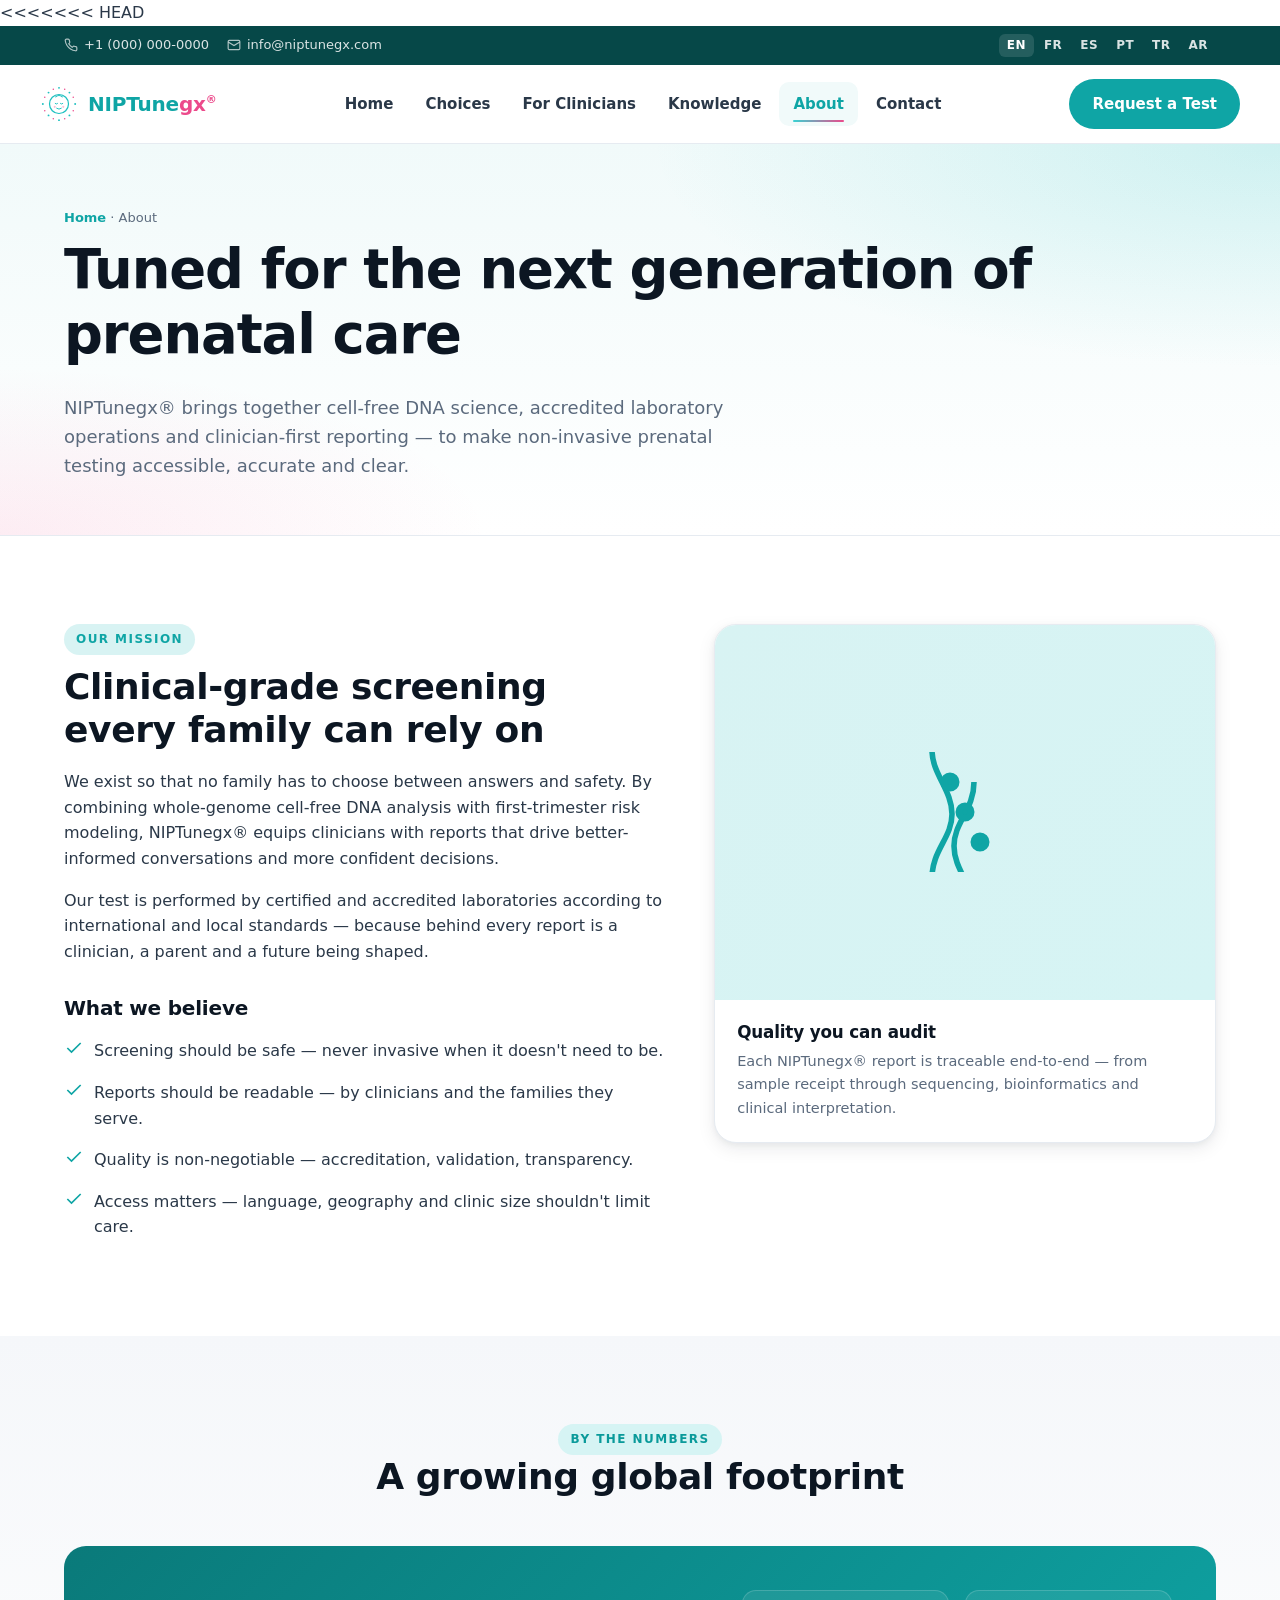
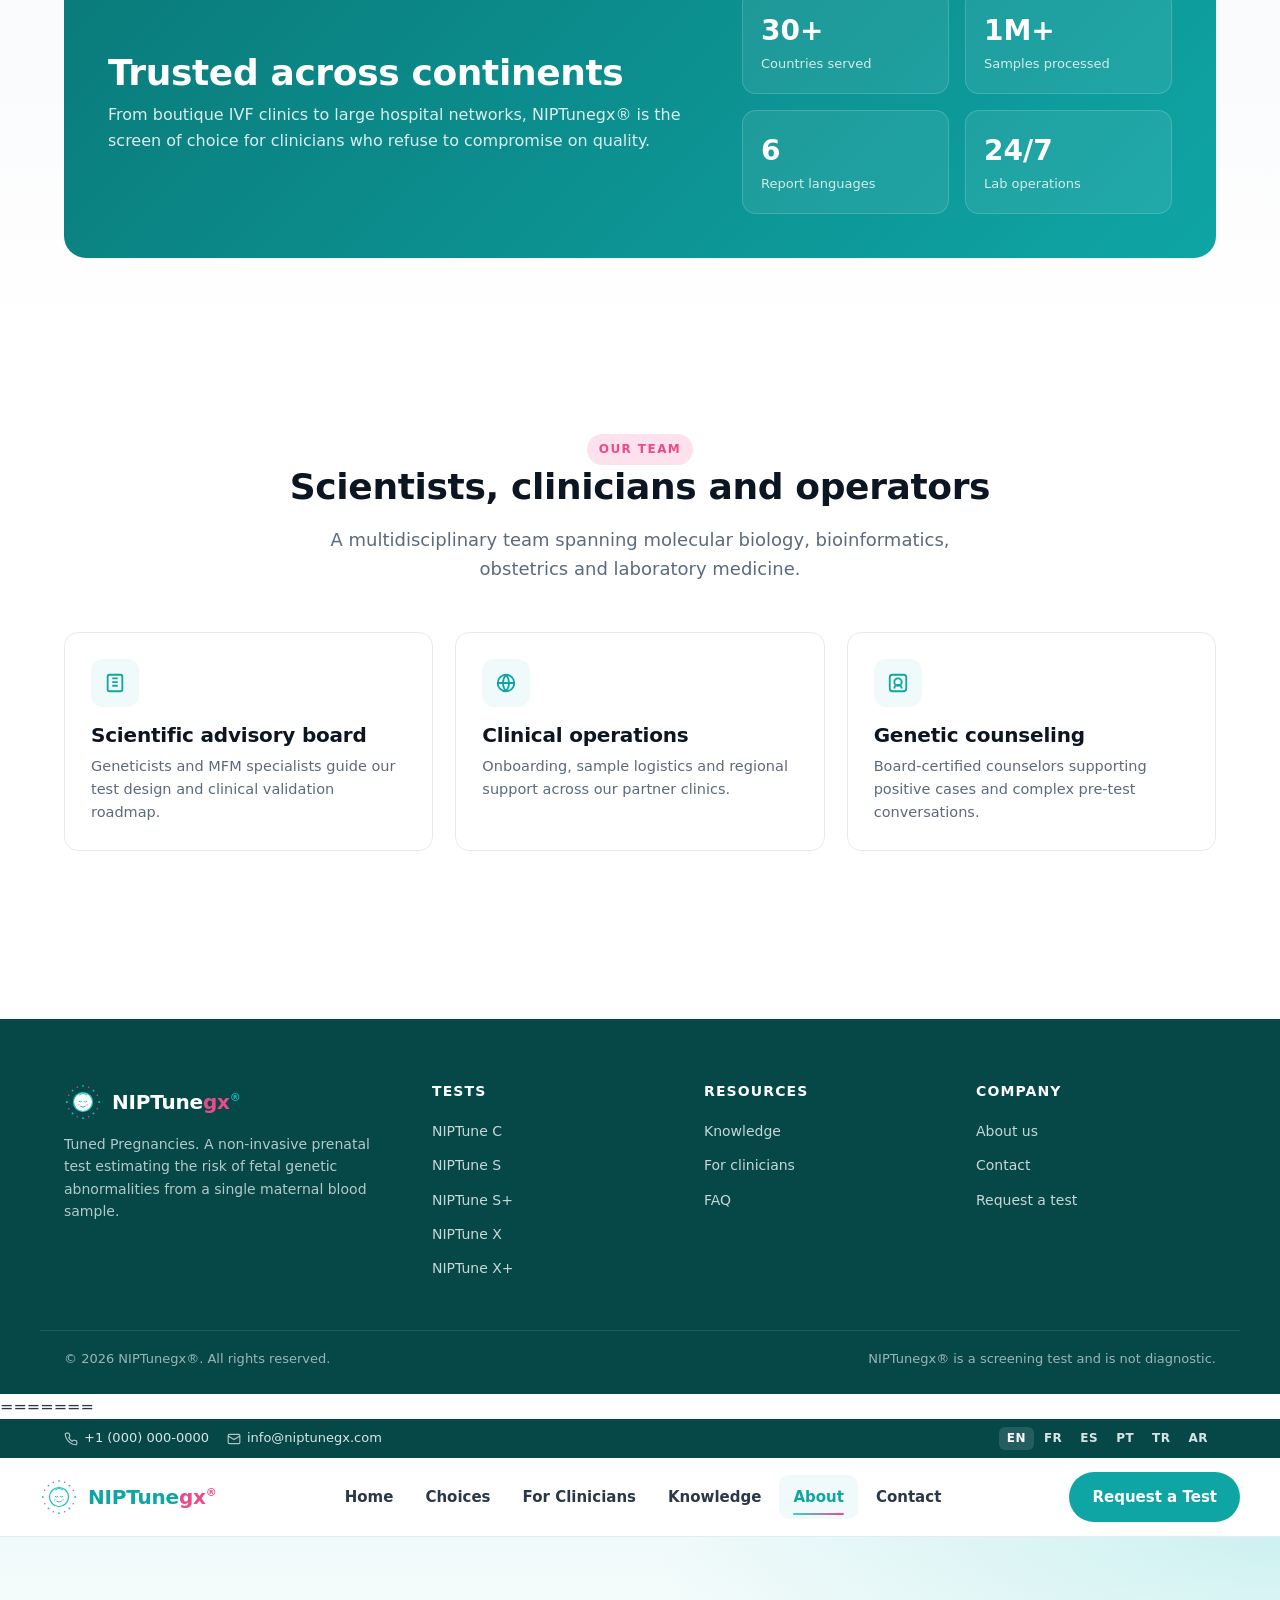
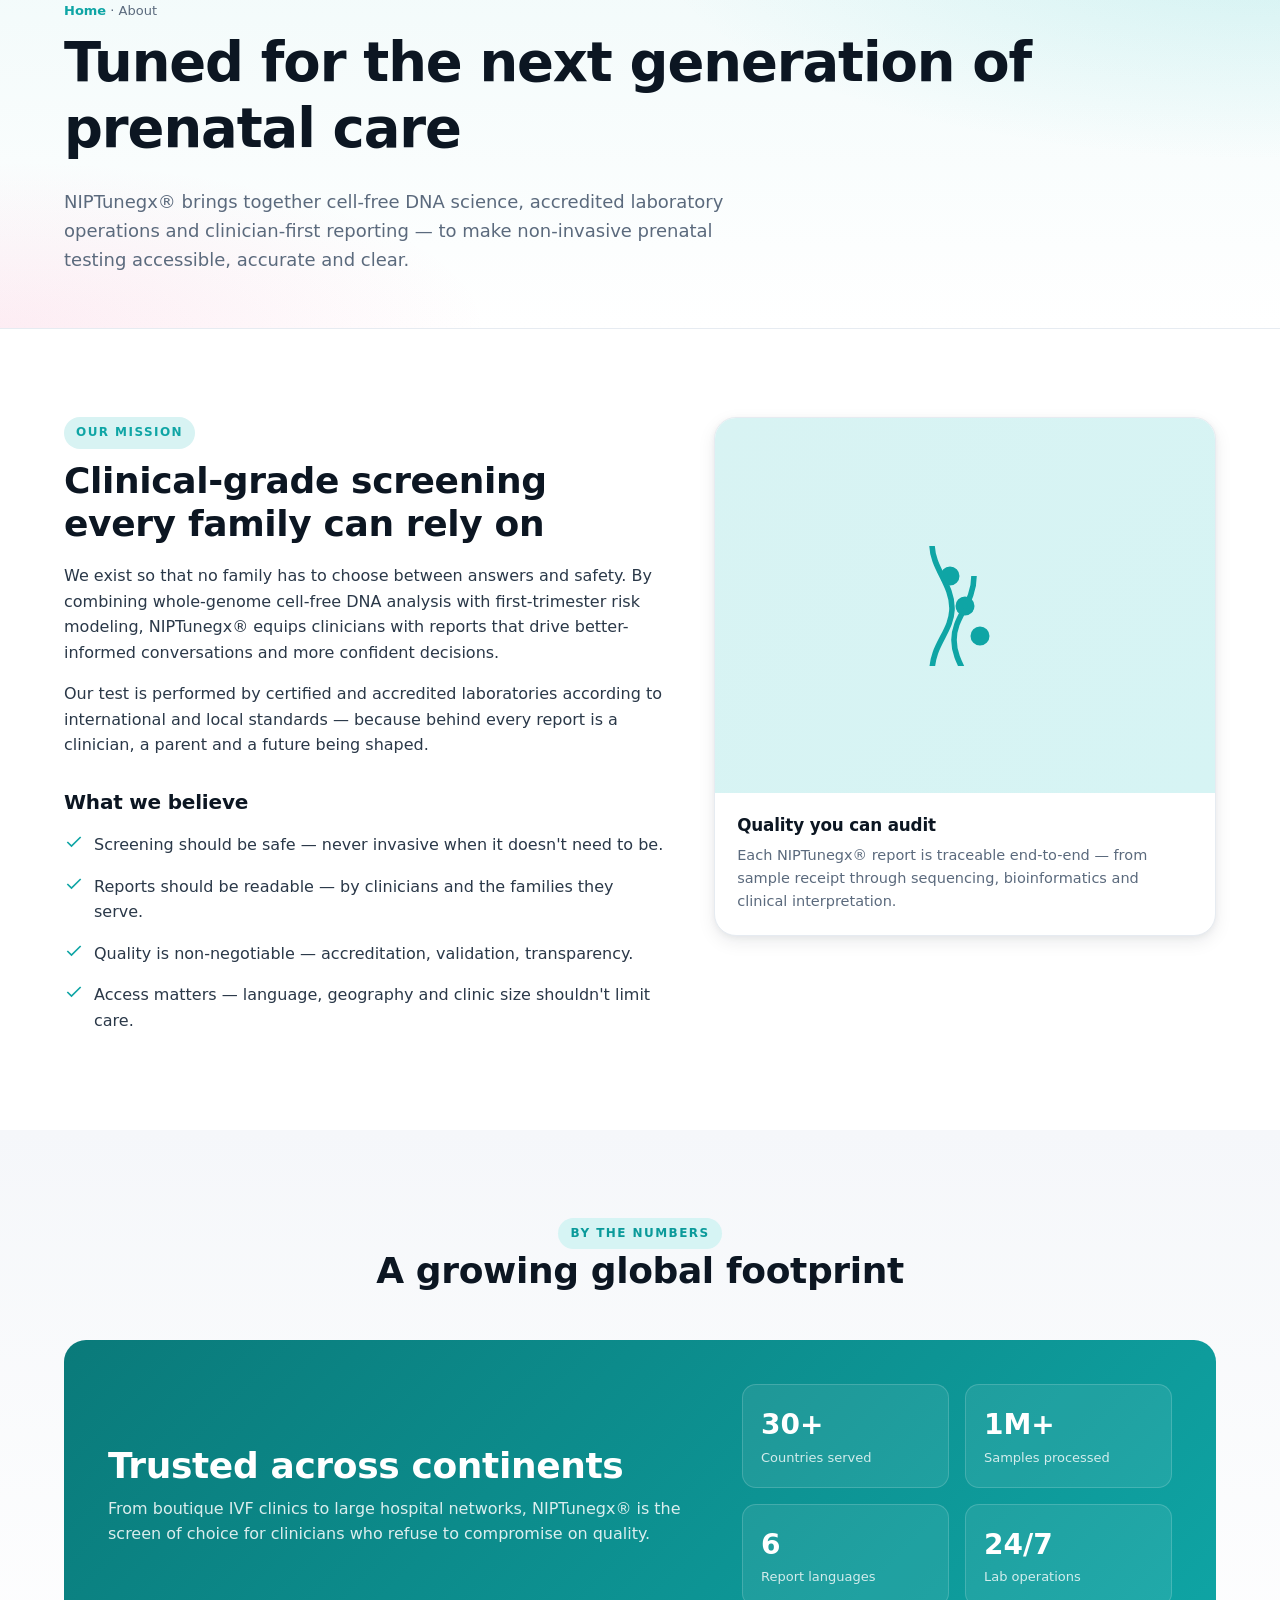
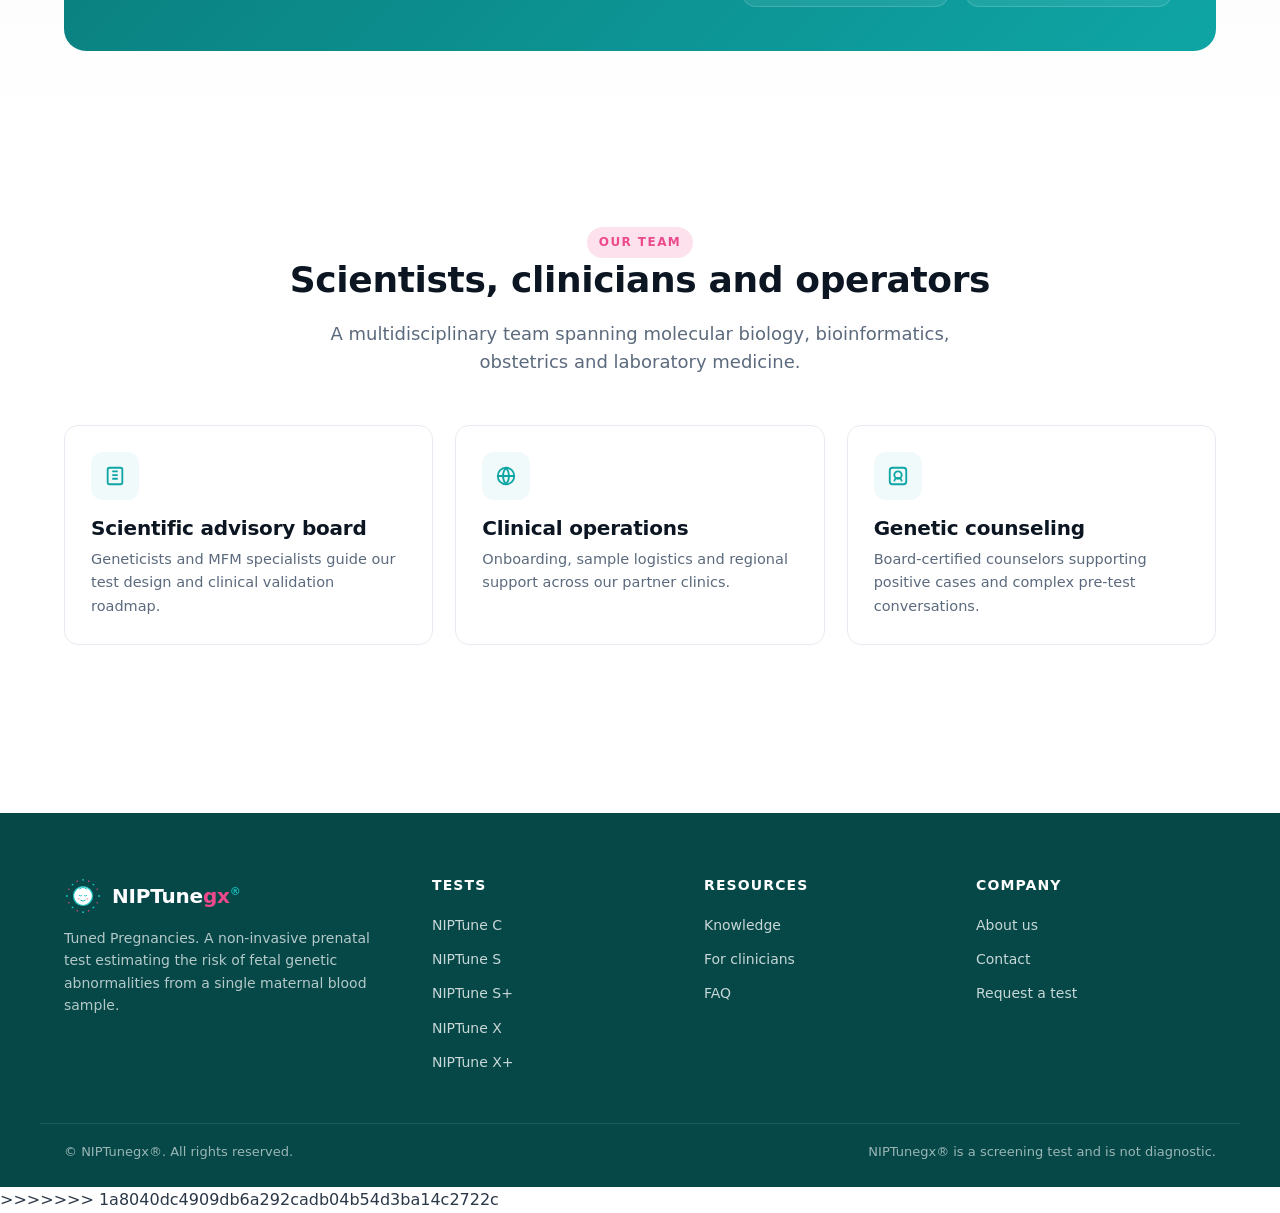
==== commit 12855981: "Merge branch 'main' of github.com:sahmadlitpeaks/nitpunegx into added-files" ====
--- a/about.html
+++ b/about.html
@@ -1,3 +1,4 @@
+<<<<<<< HEAD
 <!doctype html>
 <html lang="en">
 <head>
@@ -171,3 +172,178 @@
 <script src="assets/js/main.js"></script>
 </body>
 </html>
+=======
+<!doctype html>
+<html lang="en">
+<head>
+<meta charset="utf-8" />
+<meta name="viewport" content="width=device-width,initial-scale=1" />
+<title>About · NIPTunegx®</title>
+<meta name="description" content="About NIPTunegx® — our mission to deliver clinical-grade non-invasive prenatal screening to families and clinicians worldwide." />
+<link rel="icon" href="assets/img/logo.svg" type="image/svg+xml" />
+<link rel="preconnect" href="https://fonts.googleapis.com">
+<link rel="preconnect" href="https://fonts.gstatic.com" crossorigin>
+<link href="https://fonts.googleapis.com/css2?family=Inter:wght@400;500;600;700&family=Plus+Jakarta+Sans:wght@600;700;800&display=swap" rel="stylesheet">
+<link rel="stylesheet" href="assets/css/style.css" />
+</head>
+<body>
+<a class="skip" href="#main">Skip to content</a>
+
+<div class="topbar">
+  <div class="container">
+    <div class="topbar-info">
+      <span><svg viewBox="0 0 24 24" fill="none" stroke="currentColor" stroke-width="2"><path d="M22 16.92v3a2 2 0 0 1-2.18 2 19.79 19.79 0 0 1-8.63-3.07 19.5 19.5 0 0 1-6-6 19.79 19.79 0 0 1-3.07-8.67A2 2 0 0 1 4.11 2h3a2 2 0 0 1 2 1.72c.13.96.36 1.9.7 2.81a2 2 0 0 1-.45 2.11L8.09 9.91a16 16 0 0 0 6 6l1.27-1.27a2 2 0 0 1 2.11-.45c.91.34 1.85.57 2.81.7A2 2 0 0 1 22 16.92z"/></svg>+1 (000) 000-0000</span>
+      <span><svg viewBox="0 0 24 24" fill="none" stroke="currentColor" stroke-width="2"><rect x="2" y="4" width="20" height="16" rx="2"/><path d="m22 7-10 6L2 7"/></svg>info@niptunegx.com</span>
+    </div>
+    <div class="lang-switch">
+      <a href="#" class="active">EN</a><a href="#">FR</a><a href="#">ES</a><a href="#">PT</a><a href="#">TR</a><a href="#">AR</a>
+    </div>
+  </div>
+</div>
+
+<header class="site-header">
+  <div class="container nav">
+    <a class="brand" href="index.html"><img class="brand-mark" src="assets/img/logo.svg" alt="" /><span>NIPTune<span class="gx">gx</span><sup>®</sup></span></a>
+    <nav aria-label="Primary">
+      <ul class="nav-links" id="primaryNav">
+        <li><a href="index.html">Home</a></li>
+        <li><a href="choices.html">Choices</a></li>
+        <li><a href="for-clinicians.html">For Clinicians</a></li>
+        <li><a href="knowledge.html">Knowledge</a></li>
+        <li><a href="about.html" class="active">About</a></li>
+        <li><a href="contact.html">Contact</a></li>
+      </ul>
+    </nav>
+    <div class="nav-cta">
+      <a class="btn btn-primary" href="request-a-test.html">Request a Test</a>
+      <button class="nav-toggle" aria-label="Open menu" aria-expanded="false" aria-controls="primaryNav">
+        <svg viewBox="0 0 24 24" fill="none" stroke="currentColor" stroke-width="2"><path d="M3 6h18M3 12h18M3 18h18"/></svg>
+      </button>
+    </div>
+  </div>
+</header>
+
+<main id="main">
+
+  <section class="page-head">
+    <div class="container">
+      <div class="breadcrumb"><a href="index.html">Home</a> · About</div>
+      <h1>Tuned for the next generation of prenatal care</h1>
+      <p class="lead">NIPTunegx® brings together cell-free DNA science, accredited laboratory operations and clinician-first reporting — to make non-invasive prenatal testing accessible, accurate and clear.</p>
+    </div>
+  </section>
+
+  <section class="section">
+    <div class="container" style="display:grid;grid-template-columns:1.2fr 1fr;gap:48px;align-items:flex-start">
+      <div class="reveal">
+        <span class="eyebrow">Our mission</span>
+        <h2 style="margin-top:10px">Clinical-grade screening every family can rely on</h2>
+        <p>We exist so that no family has to choose between answers and safety. By combining whole-genome cell-free DNA analysis with first-trimester risk modeling, NIPTunegx® equips clinicians with reports that drive better-informed conversations and more confident decisions.</p>
+        <p>Our test is performed by certified and accredited laboratories according to international and local standards — because behind every report is a clinician, a parent and a future being shaped.</p>
+
+        <h3 style="margin-top:32px">What we believe</h3>
+        <ul style="list-style:none;padding:0;margin:8px 0 0">
+          <li style="display:flex;gap:10px;padding:8px 0"><svg width="20" height="20" viewBox="0 0 24 24" fill="none" stroke="currentColor" stroke-width="2" style="color:var(--brand-700);flex:none"><path d="M20 6 9 17l-5-5"/></svg> Screening should be safe — never invasive when it doesn't need to be.</li>
+          <li style="display:flex;gap:10px;padding:8px 0"><svg width="20" height="20" viewBox="0 0 24 24" fill="none" stroke="currentColor" stroke-width="2" style="color:var(--brand-700);flex:none"><path d="M20 6 9 17l-5-5"/></svg> Reports should be readable — by clinicians and the families they serve.</li>
+          <li style="display:flex;gap:10px;padding:8px 0"><svg width="20" height="20" viewBox="0 0 24 24" fill="none" stroke="currentColor" stroke-width="2" style="color:var(--brand-700);flex:none"><path d="M20 6 9 17l-5-5"/></svg> Quality is non-negotiable — accreditation, validation, transparency.</li>
+          <li style="display:flex;gap:10px;padding:8px 0"><svg width="20" height="20" viewBox="0 0 24 24" fill="none" stroke="currentColor" stroke-width="2" style="color:var(--brand-700);flex:none"><path d="M20 6 9 17l-5-5"/></svg> Access matters — language, geography and clinic size shouldn't limit care.</li>
+        </ul>
+      </div>
+
+      <div class="reveal">
+        <div class="form-card" style="padding:0;overflow:hidden">
+          <div style="aspect-ratio:4/3;background:linear-gradient(135deg,var(--brand-100),var(--teal-100));display:grid;place-items:center;color:var(--brand-700)">
+            <svg width="120" height="120" viewBox="0 0 24 24" fill="none" stroke="currentColor" stroke-width="1.4">
+              <path d="M18 44c0-7 5-10 5-16s-5-10-5-16" transform="translate(-9 -10) scale(.8)"/>
+              <path d="M46 20c0 7-5 10-5 16s5 10 5 16" transform="translate(-23 -10) scale(.8)"/>
+              <circle cx="9" cy="6" r="1.2" fill="currentColor"/>
+              <circle cx="12" cy="12" r="1.2" fill="currentColor"/>
+              <circle cx="15" cy="18" r="1.2" fill="currentColor"/>
+            </svg>
+          </div>
+          <div style="padding:22px">
+            <h4>Quality you can audit</h4>
+            <p style="margin:0;color:var(--ink-500);font-size:14.5px">Each NIPTunegx® report is traceable end-to-end — from sample receipt through sequencing, bioinformatics and clinical interpretation.</p>
+          </div>
+        </div>
+      </div>
+    </div>
+  </section>
+
+  <section class="section how-bg">
+    <div class="container">
+      <div class="section-head reveal">
+        <span class="eyebrow teal">By the numbers</span>
+        <h2>A growing global footprint</h2>
+      </div>
+      <div class="cta-band reveal" style="background:linear-gradient(135deg,var(--brand-800),var(--brand-700))">
+        <div>
+          <h2 style="margin-bottom:8px">Trusted across continents</h2>
+          <p>From boutique IVF clinics to large hospital networks, NIPTunegx® is the screen of choice for clinicians who refuse to compromise on quality.</p>
+        </div>
+        <div class="cta-stats">
+          <div class="s"><div class="v">30+</div><div class="k">Countries served</div></div>
+          <div class="s"><div class="v">1M+</div><div class="k">Samples processed</div></div>
+          <div class="s"><div class="v">6</div><div class="k">Report languages</div></div>
+          <div class="s"><div class="v">24/7</div><div class="k">Lab operations</div></div>
+        </div>
+      </div>
+    </div>
+  </section>
+
+  <section class="section">
+    <div class="container">
+      <div class="section-head reveal">
+        <span class="eyebrow rose">Our team</span>
+        <h2>Scientists, clinicians and operators</h2>
+        <p class="lead">A multidisciplinary team spanning molecular biology, bioinformatics, obstetrics and laboratory medicine.</p>
+      </div>
+      <div class="feature-grid">
+        <div class="feature-card reveal">
+          <div class="ico"><svg viewBox="0 0 24 24" fill="none" stroke="currentColor" stroke-width="2"><path d="M9 11h6M9 15h6M9 7h6"/><rect x="4" y="3" width="16" height="18" rx="2"/></svg></div>
+          <h3>Scientific advisory board</h3>
+          <p>Geneticists and MFM specialists guide our test design and clinical validation roadmap.</p>
+        </div>
+        <div class="feature-card reveal">
+          <div class="ico"><svg viewBox="0 0 24 24" fill="none" stroke="currentColor" stroke-width="2"><path d="M3 12a9 9 0 1 0 18 0A9 9 0 0 0 3 12z"/><path d="M3 12h18M12 3a14 14 0 0 1 0 18M12 3a14 14 0 0 0 0 18"/></svg></div>
+          <h3>Clinical operations</h3>
+          <p>Onboarding, sample logistics and regional support across our partner clinics.</p>
+        </div>
+        <div class="feature-card reveal">
+          <div class="ico"><svg viewBox="0 0 24 24" fill="none" stroke="currentColor" stroke-width="2"><path d="M16 18a4 4 0 0 0-8 0"/><circle cx="12" cy="11" r="4"/><rect x="3" y="3" width="18" height="18" rx="3"/></svg></div>
+          <h3>Genetic counseling</h3>
+          <p>Board-certified counselors supporting positive cases and complex pre-test conversations.</p>
+        </div>
+      </div>
+    </div>
+  </section>
+
+</main>
+
+<footer class="site-footer">
+  <div class="container footer-grid">
+    <div class="footer-brand">
+      <a class="brand" href="index.html"><img class="brand-mark" src="assets/img/logo.svg" alt="" /><span>NIPTune<span class="gx">gx</span><sup>®</sup></span></a>
+      <p style="margin-top:12px">Tuned Pregnancies. A non-invasive prenatal test estimating the risk of fetal genetic abnormalities from a single maternal blood sample.</p>
+    </div>
+    <div><h4>Tests</h4><ul>
+      <li><a href="choices.html#niptune-c">NIPTune C</a></li><li><a href="choices.html#niptune-s">NIPTune S</a></li>
+      <li><a href="choices.html#niptune-splus">NIPTune S+</a></li><li><a href="choices.html#niptune-x">NIPTune X</a></li>
+      <li><a href="choices.html#niptune-xplus">NIPTune X+</a></li>
+    </ul></div>
+    <div><h4>Resources</h4><ul>
+      <li><a href="knowledge.html">Knowledge</a></li><li><a href="for-clinicians.html">For clinicians</a></li><li><a href="#">FAQ</a></li>
+    </ul></div>
+    <div><h4>Company</h4><ul>
+      <li><a href="about.html">About us</a></li><li><a href="contact.html">Contact</a></li><li><a href="request-a-test.html">Request a test</a></li>
+    </ul></div>
+  </div>
+  <div class="container footer-bot">
+    <span>© <span id="year"></span> NIPTunegx®. All rights reserved.</span>
+    <span>NIPTunegx® is a screening test and is not diagnostic.</span>
+  </div>
+</footer>
+<script src="assets/js/main.js"></script>
+</body>
+</html>
+>>>>>>> 1a8040dc4909db6a292cadb04b54d3ba14c2722c
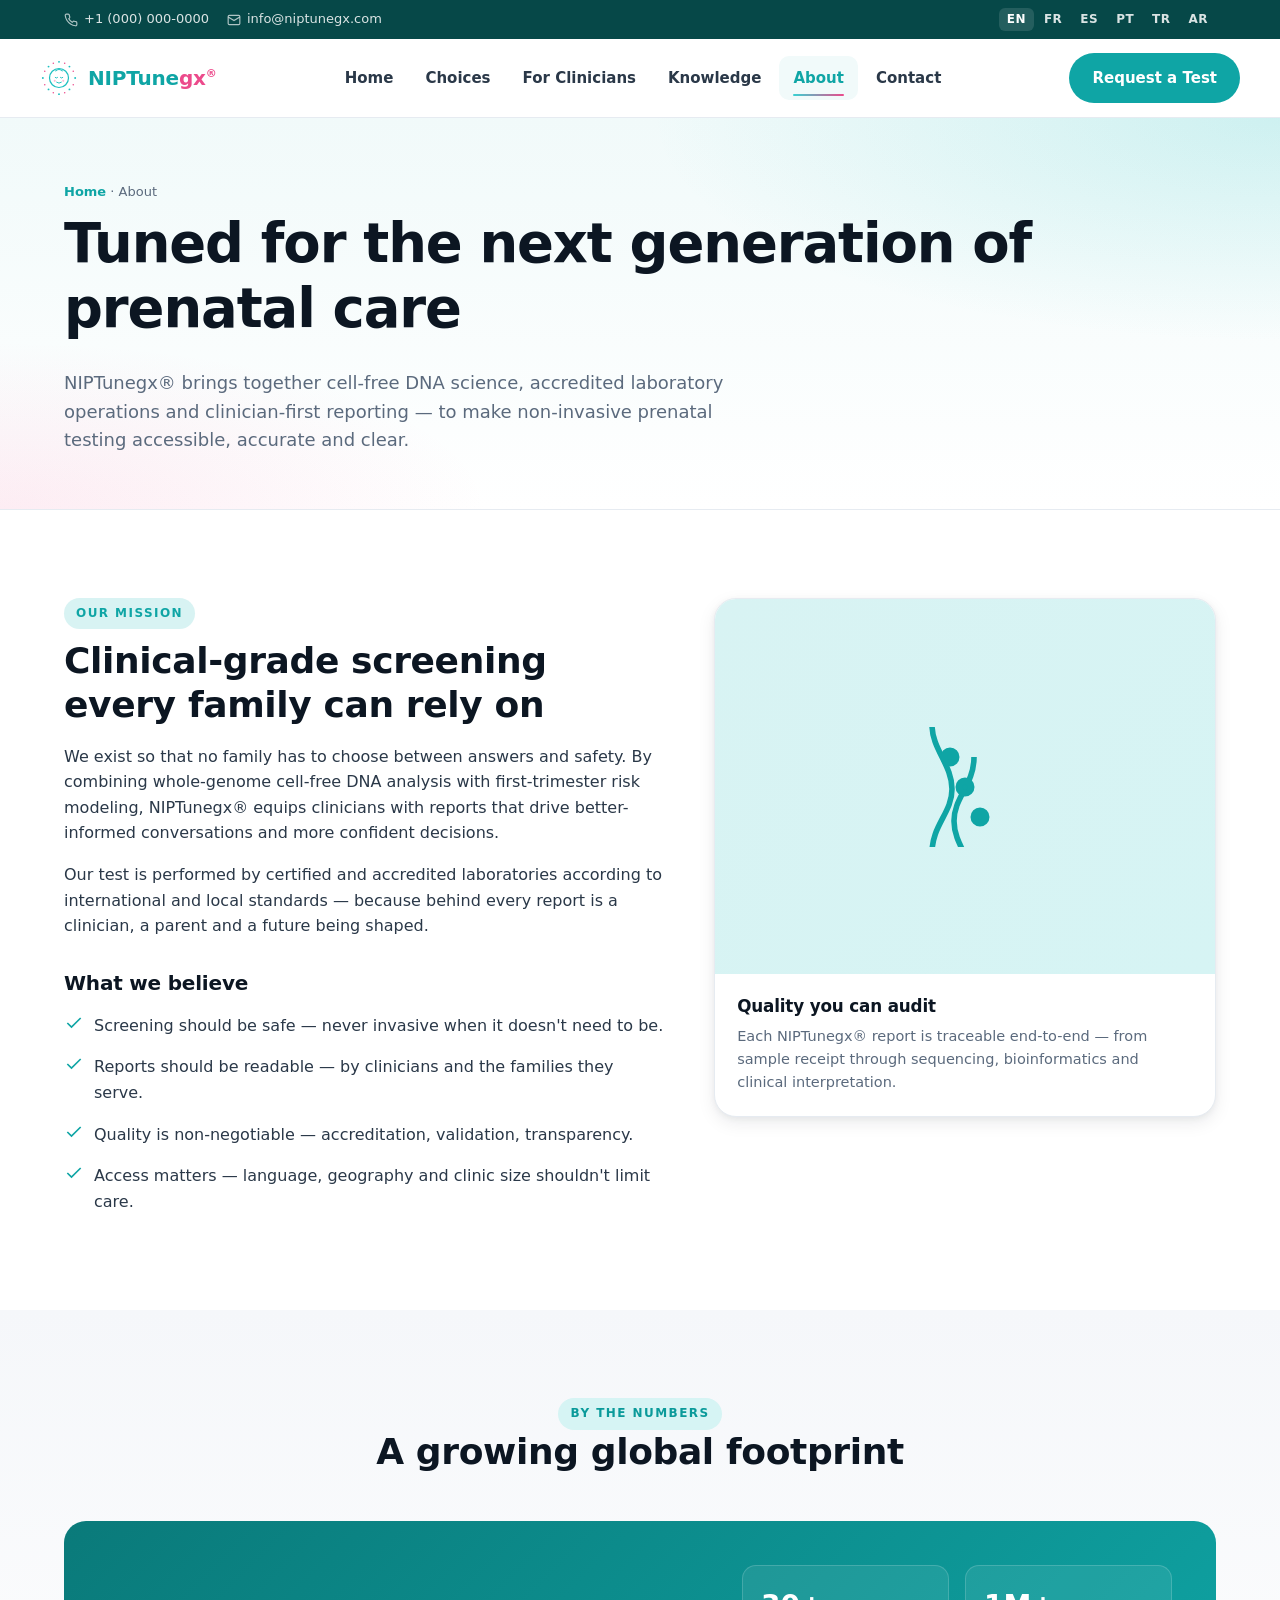
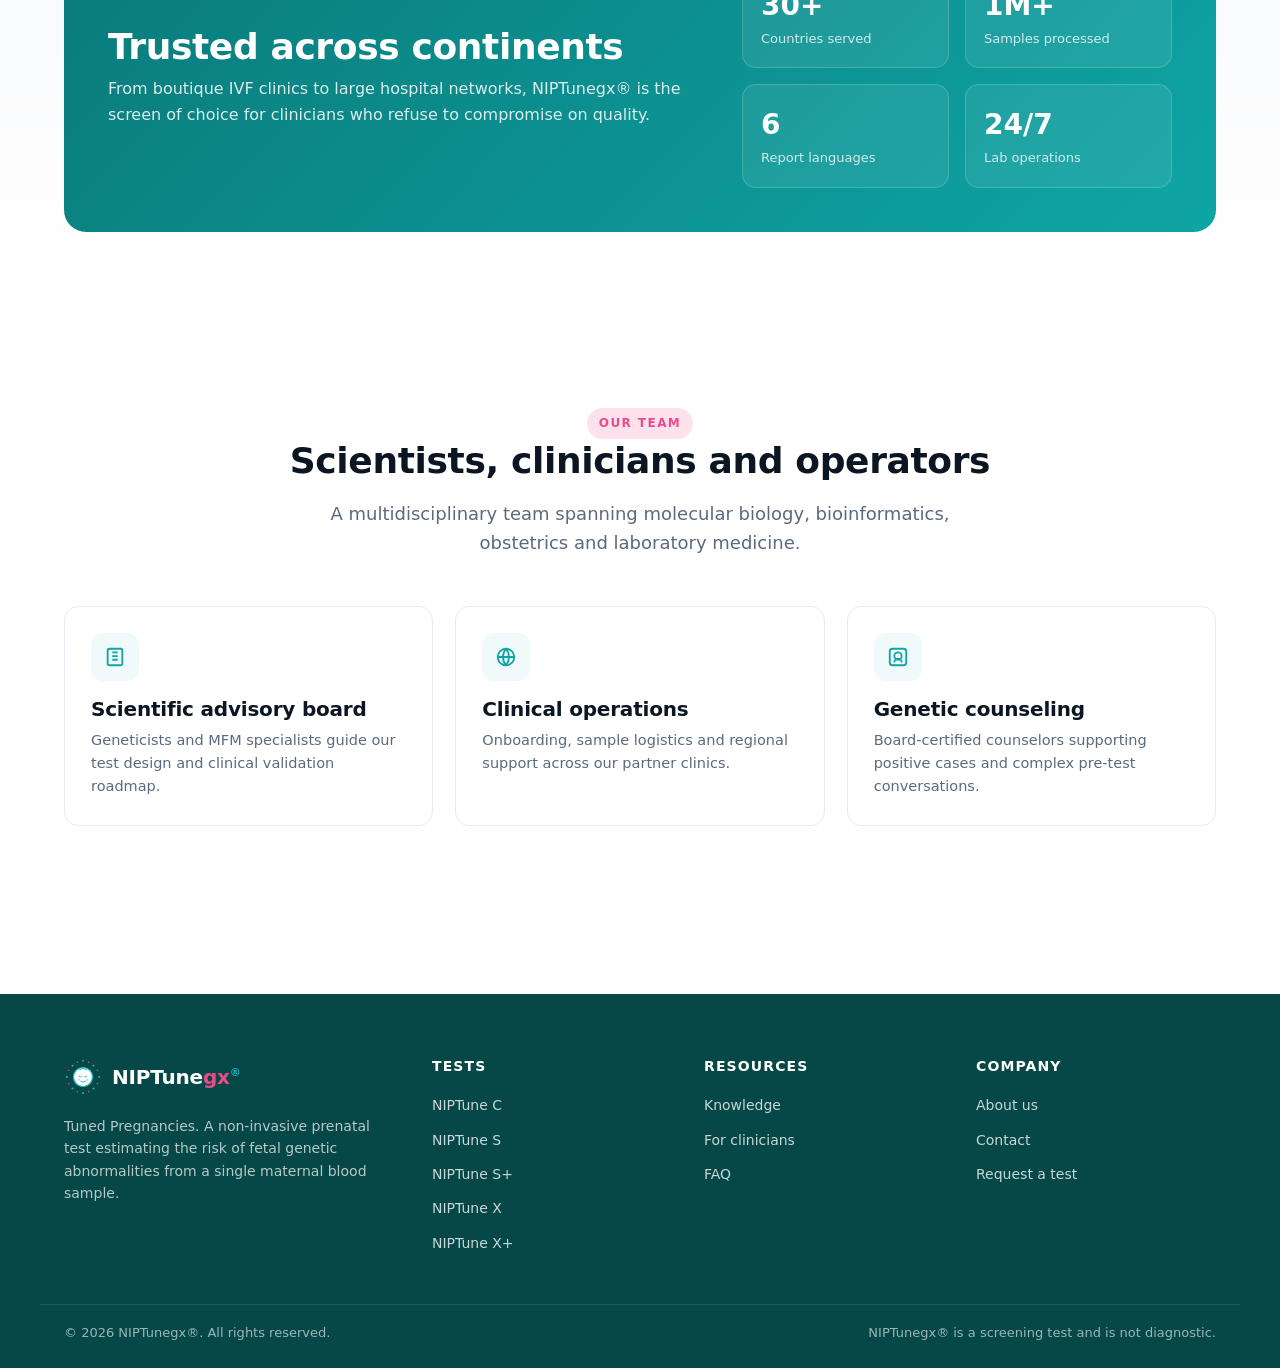
==== commit e38b77d1: "conflicts removed" ====
--- a/about.html
+++ b/about.html
@@ -1,4 +1,3 @@
-<<<<<<< HEAD
 <!doctype html>
 <html lang="en">
 <head>
@@ -172,178 +171,3 @@
 <script src="assets/js/main.js"></script>
 </body>
 </html>
-=======
-<!doctype html>
-<html lang="en">
-<head>
-<meta charset="utf-8" />
-<meta name="viewport" content="width=device-width,initial-scale=1" />
-<title>About · NIPTunegx®</title>
-<meta name="description" content="About NIPTunegx® — our mission to deliver clinical-grade non-invasive prenatal screening to families and clinicians worldwide." />
-<link rel="icon" href="assets/img/logo.svg" type="image/svg+xml" />
-<link rel="preconnect" href="https://fonts.googleapis.com">
-<link rel="preconnect" href="https://fonts.gstatic.com" crossorigin>
-<link href="https://fonts.googleapis.com/css2?family=Inter:wght@400;500;600;700&family=Plus+Jakarta+Sans:wght@600;700;800&display=swap" rel="stylesheet">
-<link rel="stylesheet" href="assets/css/style.css" />
-</head>
-<body>
-<a class="skip" href="#main">Skip to content</a>
-
-<div class="topbar">
-  <div class="container">
-    <div class="topbar-info">
-      <span><svg viewBox="0 0 24 24" fill="none" stroke="currentColor" stroke-width="2"><path d="M22 16.92v3a2 2 0 0 1-2.18 2 19.79 19.79 0 0 1-8.63-3.07 19.5 19.5 0 0 1-6-6 19.79 19.79 0 0 1-3.07-8.67A2 2 0 0 1 4.11 2h3a2 2 0 0 1 2 1.72c.13.96.36 1.9.7 2.81a2 2 0 0 1-.45 2.11L8.09 9.91a16 16 0 0 0 6 6l1.27-1.27a2 2 0 0 1 2.11-.45c.91.34 1.85.57 2.81.7A2 2 0 0 1 22 16.92z"/></svg>+1 (000) 000-0000</span>
-      <span><svg viewBox="0 0 24 24" fill="none" stroke="currentColor" stroke-width="2"><rect x="2" y="4" width="20" height="16" rx="2"/><path d="m22 7-10 6L2 7"/></svg>info@niptunegx.com</span>
-    </div>
-    <div class="lang-switch">
-      <a href="#" class="active">EN</a><a href="#">FR</a><a href="#">ES</a><a href="#">PT</a><a href="#">TR</a><a href="#">AR</a>
-    </div>
-  </div>
-</div>
-
-<header class="site-header">
-  <div class="container nav">
-    <a class="brand" href="index.html"><img class="brand-mark" src="assets/img/logo.svg" alt="" /><span>NIPTune<span class="gx">gx</span><sup>®</sup></span></a>
-    <nav aria-label="Primary">
-      <ul class="nav-links" id="primaryNav">
-        <li><a href="index.html">Home</a></li>
-        <li><a href="choices.html">Choices</a></li>
-        <li><a href="for-clinicians.html">For Clinicians</a></li>
-        <li><a href="knowledge.html">Knowledge</a></li>
-        <li><a href="about.html" class="active">About</a></li>
-        <li><a href="contact.html">Contact</a></li>
-      </ul>
-    </nav>
-    <div class="nav-cta">
-      <a class="btn btn-primary" href="request-a-test.html">Request a Test</a>
-      <button class="nav-toggle" aria-label="Open menu" aria-expanded="false" aria-controls="primaryNav">
-        <svg viewBox="0 0 24 24" fill="none" stroke="currentColor" stroke-width="2"><path d="M3 6h18M3 12h18M3 18h18"/></svg>
-      </button>
-    </div>
-  </div>
-</header>
-
-<main id="main">
-
-  <section class="page-head">
-    <div class="container">
-      <div class="breadcrumb"><a href="index.html">Home</a> · About</div>
-      <h1>Tuned for the next generation of prenatal care</h1>
-      <p class="lead">NIPTunegx® brings together cell-free DNA science, accredited laboratory operations and clinician-first reporting — to make non-invasive prenatal testing accessible, accurate and clear.</p>
-    </div>
-  </section>
-
-  <section class="section">
-    <div class="container" style="display:grid;grid-template-columns:1.2fr 1fr;gap:48px;align-items:flex-start">
-      <div class="reveal">
-        <span class="eyebrow">Our mission</span>
-        <h2 style="margin-top:10px">Clinical-grade screening every family can rely on</h2>
-        <p>We exist so that no family has to choose between answers and safety. By combining whole-genome cell-free DNA analysis with first-trimester risk modeling, NIPTunegx® equips clinicians with reports that drive better-informed conversations and more confident decisions.</p>
-        <p>Our test is performed by certified and accredited laboratories according to international and local standards — because behind every report is a clinician, a parent and a future being shaped.</p>
-
-        <h3 style="margin-top:32px">What we believe</h3>
-        <ul style="list-style:none;padding:0;margin:8px 0 0">
-          <li style="display:flex;gap:10px;padding:8px 0"><svg width="20" height="20" viewBox="0 0 24 24" fill="none" stroke="currentColor" stroke-width="2" style="color:var(--brand-700);flex:none"><path d="M20 6 9 17l-5-5"/></svg> Screening should be safe — never invasive when it doesn't need to be.</li>
-          <li style="display:flex;gap:10px;padding:8px 0"><svg width="20" height="20" viewBox="0 0 24 24" fill="none" stroke="currentColor" stroke-width="2" style="color:var(--brand-700);flex:none"><path d="M20 6 9 17l-5-5"/></svg> Reports should be readable — by clinicians and the families they serve.</li>
-          <li style="display:flex;gap:10px;padding:8px 0"><svg width="20" height="20" viewBox="0 0 24 24" fill="none" stroke="currentColor" stroke-width="2" style="color:var(--brand-700);flex:none"><path d="M20 6 9 17l-5-5"/></svg> Quality is non-negotiable — accreditation, validation, transparency.</li>
-          <li style="display:flex;gap:10px;padding:8px 0"><svg width="20" height="20" viewBox="0 0 24 24" fill="none" stroke="currentColor" stroke-width="2" style="color:var(--brand-700);flex:none"><path d="M20 6 9 17l-5-5"/></svg> Access matters — language, geography and clinic size shouldn't limit care.</li>
-        </ul>
-      </div>
-
-      <div class="reveal">
-        <div class="form-card" style="padding:0;overflow:hidden">
-          <div style="aspect-ratio:4/3;background:linear-gradient(135deg,var(--brand-100),var(--teal-100));display:grid;place-items:center;color:var(--brand-700)">
-            <svg width="120" height="120" viewBox="0 0 24 24" fill="none" stroke="currentColor" stroke-width="1.4">
-              <path d="M18 44c0-7 5-10 5-16s-5-10-5-16" transform="translate(-9 -10) scale(.8)"/>
-              <path d="M46 20c0 7-5 10-5 16s5 10 5 16" transform="translate(-23 -10) scale(.8)"/>
-              <circle cx="9" cy="6" r="1.2" fill="currentColor"/>
-              <circle cx="12" cy="12" r="1.2" fill="currentColor"/>
-              <circle cx="15" cy="18" r="1.2" fill="currentColor"/>
-            </svg>
-          </div>
-          <div style="padding:22px">
-            <h4>Quality you can audit</h4>
-            <p style="margin:0;color:var(--ink-500);font-size:14.5px">Each NIPTunegx® report is traceable end-to-end — from sample receipt through sequencing, bioinformatics and clinical interpretation.</p>
-          </div>
-        </div>
-      </div>
-    </div>
-  </section>
-
-  <section class="section how-bg">
-    <div class="container">
-      <div class="section-head reveal">
-        <span class="eyebrow teal">By the numbers</span>
-        <h2>A growing global footprint</h2>
-      </div>
-      <div class="cta-band reveal" style="background:linear-gradient(135deg,var(--brand-800),var(--brand-700))">
-        <div>
-          <h2 style="margin-bottom:8px">Trusted across continents</h2>
-          <p>From boutique IVF clinics to large hospital networks, NIPTunegx® is the screen of choice for clinicians who refuse to compromise on quality.</p>
-        </div>
-        <div class="cta-stats">
-          <div class="s"><div class="v">30+</div><div class="k">Countries served</div></div>
-          <div class="s"><div class="v">1M+</div><div class="k">Samples processed</div></div>
-          <div class="s"><div class="v">6</div><div class="k">Report languages</div></div>
-          <div class="s"><div class="v">24/7</div><div class="k">Lab operations</div></div>
-        </div>
-      </div>
-    </div>
-  </section>
-
-  <section class="section">
-    <div class="container">
-      <div class="section-head reveal">
-        <span class="eyebrow rose">Our team</span>
-        <h2>Scientists, clinicians and operators</h2>
-        <p class="lead">A multidisciplinary team spanning molecular biology, bioinformatics, obstetrics and laboratory medicine.</p>
-      </div>
-      <div class="feature-grid">
-        <div class="feature-card reveal">
-          <div class="ico"><svg viewBox="0 0 24 24" fill="none" stroke="currentColor" stroke-width="2"><path d="M9 11h6M9 15h6M9 7h6"/><rect x="4" y="3" width="16" height="18" rx="2"/></svg></div>
-          <h3>Scientific advisory board</h3>
-          <p>Geneticists and MFM specialists guide our test design and clinical validation roadmap.</p>
-        </div>
-        <div class="feature-card reveal">
-          <div class="ico"><svg viewBox="0 0 24 24" fill="none" stroke="currentColor" stroke-width="2"><path d="M3 12a9 9 0 1 0 18 0A9 9 0 0 0 3 12z"/><path d="M3 12h18M12 3a14 14 0 0 1 0 18M12 3a14 14 0 0 0 0 18"/></svg></div>
-          <h3>Clinical operations</h3>
-          <p>Onboarding, sample logistics and regional support across our partner clinics.</p>
-        </div>
-        <div class="feature-card reveal">
-          <div class="ico"><svg viewBox="0 0 24 24" fill="none" stroke="currentColor" stroke-width="2"><path d="M16 18a4 4 0 0 0-8 0"/><circle cx="12" cy="11" r="4"/><rect x="3" y="3" width="18" height="18" rx="3"/></svg></div>
-          <h3>Genetic counseling</h3>
-          <p>Board-certified counselors supporting positive cases and complex pre-test conversations.</p>
-        </div>
-      </div>
-    </div>
-  </section>
-
-</main>
-
-<footer class="site-footer">
-  <div class="container footer-grid">
-    <div class="footer-brand">
-      <a class="brand" href="index.html"><img class="brand-mark" src="assets/img/logo.svg" alt="" /><span>NIPTune<span class="gx">gx</span><sup>®</sup></span></a>
-      <p style="margin-top:12px">Tuned Pregnancies. A non-invasive prenatal test estimating the risk of fetal genetic abnormalities from a single maternal blood sample.</p>
-    </div>
-    <div><h4>Tests</h4><ul>
-      <li><a href="choices.html#niptune-c">NIPTune C</a></li><li><a href="choices.html#niptune-s">NIPTune S</a></li>
-      <li><a href="choices.html#niptune-splus">NIPTune S+</a></li><li><a href="choices.html#niptune-x">NIPTune X</a></li>
-      <li><a href="choices.html#niptune-xplus">NIPTune X+</a></li>
-    </ul></div>
-    <div><h4>Resources</h4><ul>
-      <li><a href="knowledge.html">Knowledge</a></li><li><a href="for-clinicians.html">For clinicians</a></li><li><a href="#">FAQ</a></li>
-    </ul></div>
-    <div><h4>Company</h4><ul>
-      <li><a href="about.html">About us</a></li><li><a href="contact.html">Contact</a></li><li><a href="request-a-test.html">Request a test</a></li>
-    </ul></div>
-  </div>
-  <div class="container footer-bot">
-    <span>© <span id="year"></span> NIPTunegx®. All rights reserved.</span>
-    <span>NIPTunegx® is a screening test and is not diagnostic.</span>
-  </div>
-</footer>
-<script src="assets/js/main.js"></script>
-</body>
-</html>
->>>>>>> 1a8040dc4909db6a292cadb04b54d3ba14c2722c
